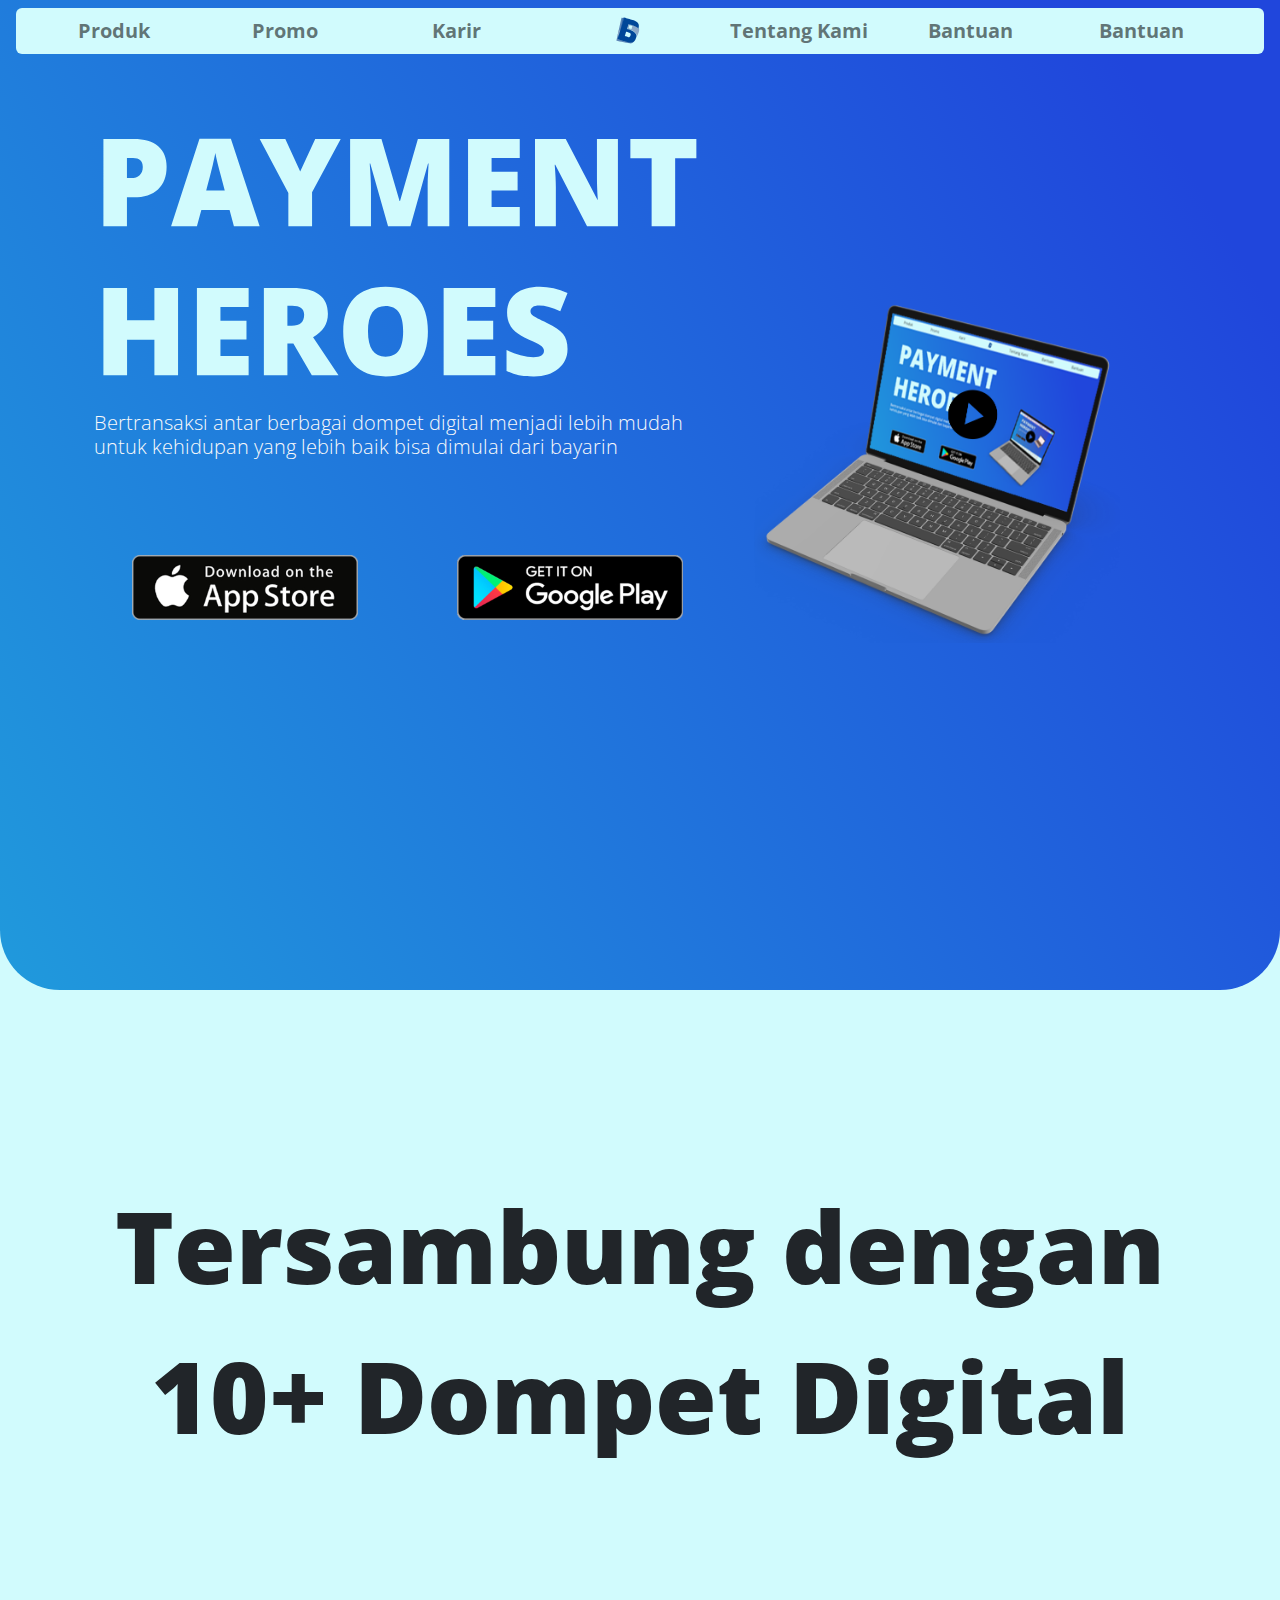
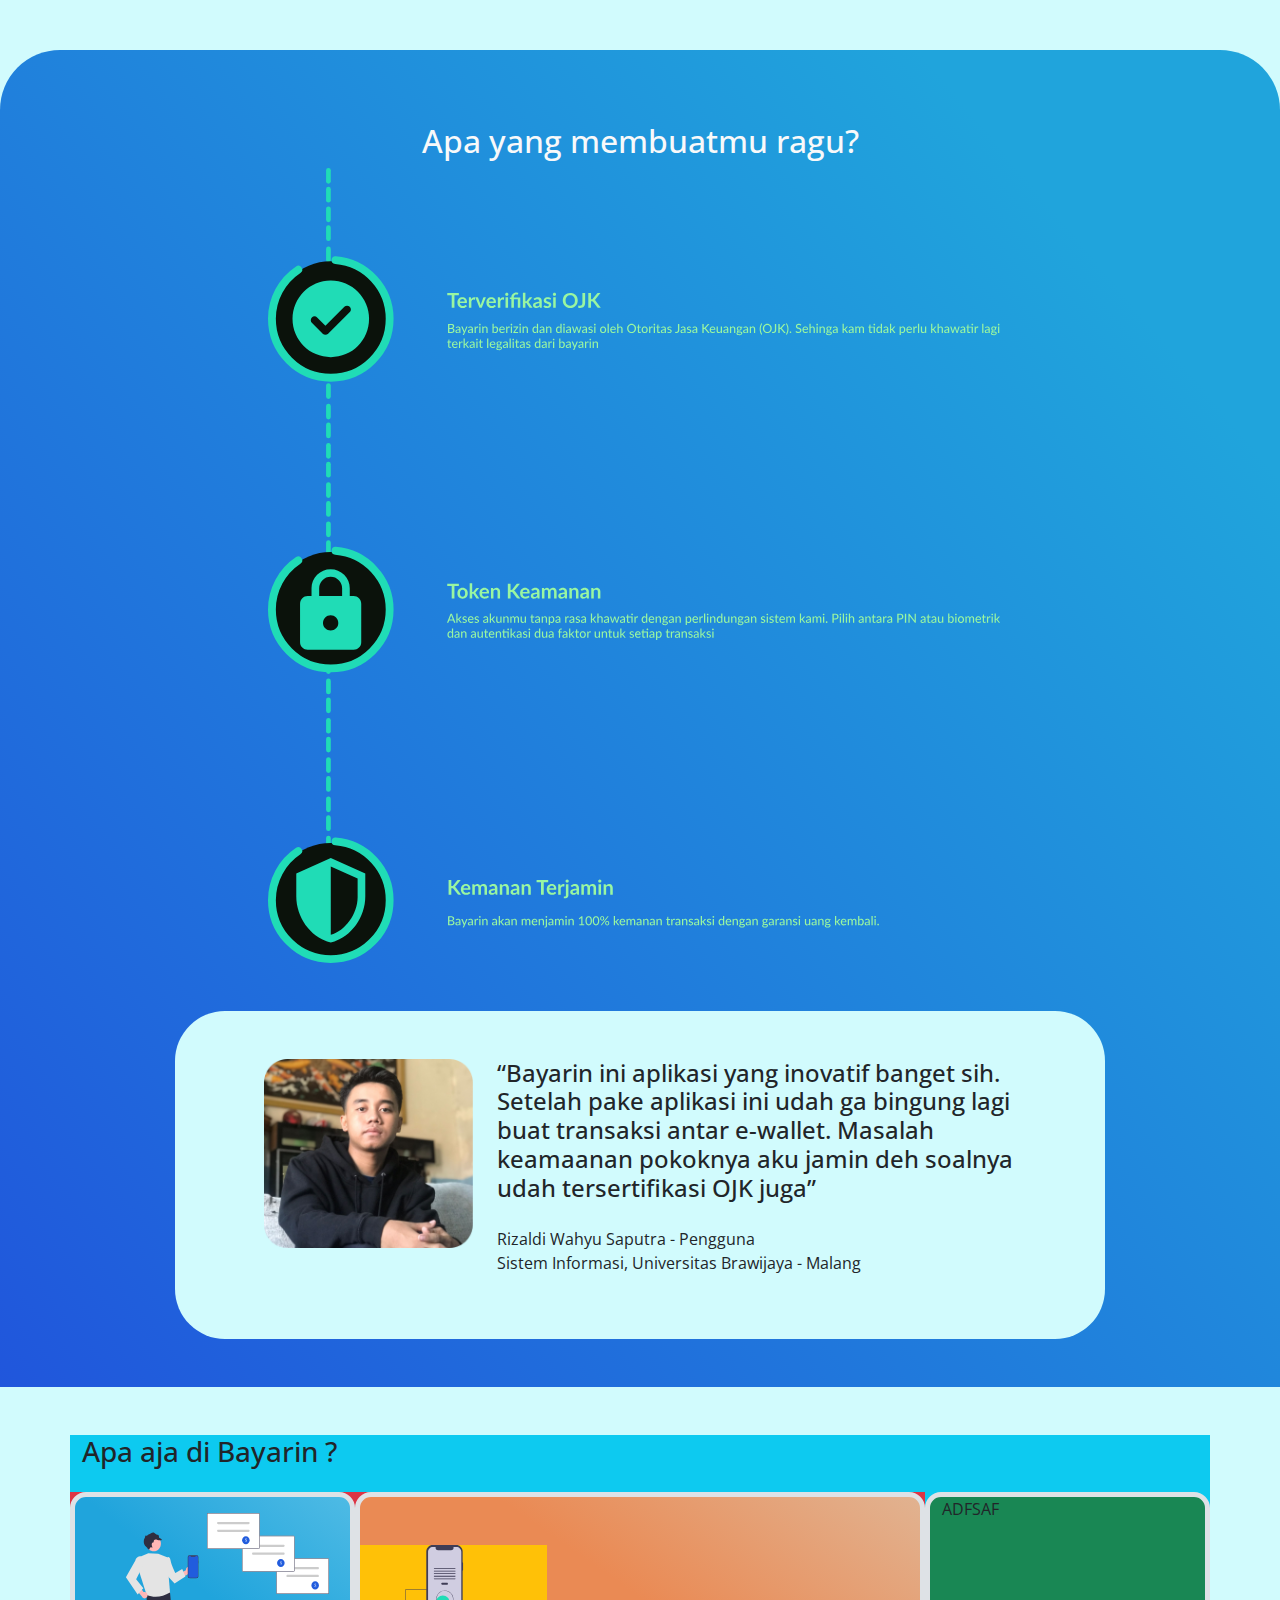
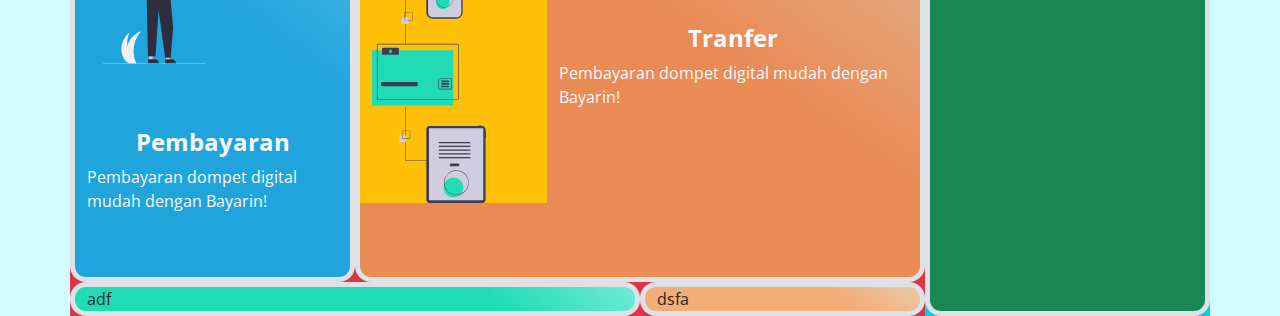
==== index.html @ 152f5771 "pembayaran produk" ====
<!DOCTYPE html>
<html lang="en">
  <head>
    <meta charset="utf-8" />
    <meta name="viewport" content="width=device-width, initial-scale=1" />
    <title>Bootstrap demo</title>
    <link rel="stylesheet" href="bootstrap/css/bootstrap.css" />
    <link rel="stylesheet" href="style.css" />
    <link rel="preconnect" href="https://fonts.googleapis.com" />
    <link rel="preconnect" href="https://fonts.gstatic.com" crossorigin />
    <link
      href="https://fonts.googleapis.com/css2?family=Open+Sans&display=swap"
      rel="stylesheet"
    />
  </head>
  <body class="bg-navbar">
    <!-- navbar -->
    <header>
      <nav
        class="navbar navbar-expand-lg bg-light mt-2 mx-3 rounded bg-navbar fixed-top fw-bold"
      >
        <div class="container-fluid">
          <button
            class="navbar-toggler"
            type="button"
            data-bs-toggle="collapse"
            data-bs-target="#navbarNavAltMarkup"
            aria-controls="navbarNavAltMarkup"
            aria-expanded="false"
            aria-label="Toggle navigation"
          >
            <span class="navbar-toggler-icon"></span>
          </button>
          <div class="collapse navbar-collapse" id="navbarNavAltMarkup">
            <div class="navbar-nav w-100 mt-0">
              <a class="nav-link w-14 text-center p-0 fs-5" href="#">Produk</a>
              <a class="nav-link w-14 text-center p-0 fs-5" href="#">Promo</a>
              <a class="nav-link w-14 text-center p-0 fs-5" href="#">Karir</a>
              <a class="nav-link w-14 text-center p-0" href="#" id="logonavbar"
                ><img src="assets/logobayarin.svg" alt="" height="28"
              /></a>
              <a class="nav-link w-14 text-center p-0 fs-5" href="#"
                >Tentang Kami</a
              >
              <a class="nav-link w-14 text-center p-0 fs-5" href="#">Bantuan</a>
              <a class="nav-link w-14 text-center p-0 fs-5" href="#">Bantuan</a>
            </div>
          </div>
        </div>
      </nav>
    </header>
    <!-- end of navbar -->

    <!-- jumbotron -->
    <div class="jumbotron bg-jumbotron fh-100 rounded-bawah">
      <br /><br /><br /><br />
      <div class="container row bg mx-auto">
        <!-- kolom kiri -->
        <div class="col-lg-7">
          <img
            src="assets/paymentHeroes.svg"
            class="w-100"
            alt="textJumbotron"
          />
        </div>
        <!-- kolom kiri end -->
      </div>

      <div class="row col-lg-12 container mx-auto">
        <div class="col-lg-7">
          <h5 class="fw-light text-light">
            Bertransaksi antar berbagai dompet digital menjadi lebih mudah untuk
            kehidupan yang lebih baik bisa dimulai dari bayarin
          </h5>
          <div class="row text-center mt-5">
            <div class="col-lg-6 mt-5">
              <img src="assets/appstore.svg" alt="" class="w-75" />
            </div>
            <div class="col-lg-6 mt-5 mb-5">
              <img src="assets/playstore.svg" alt="" class="w-75" />
            </div>
          </div>
        </div>
        <div class="col-lg-5">
          <a href="" id="laptop" class="absolut">
            <img id="laptop" src="assets/laptop.png" width="70%" alt="" />
          </a>
        </div>
      </div>
    </div>
    <!-- Akhir jumbotron -->

    <!-- kata kata -->
    <div class="container kata-kata text-center">
      <p>
        Tersambung dengan <br />
        10+ Dompet Digital
      </p>
    </div>
    <!-- kata kata end -->
    <div class="bg-keraguan rounded-atas">
      <!-- kelebihan -->
      <div class="container py-5">
        <h2 class="mt-4 text-center text-light">Apa yang membuatmu ragu?</h2>
        <div class="col-8 mx-auto">
          <img src="assets/fitur-fitur.svg" alt="" width="100%" />
        </div>

        <!-- testimoni -->
        <div class="col-lg-10 bg-navbar mt-5 mx-auto rounded-50">
          <div class="row mx-auto rounded py-5 ms-auto me-auto">
            <div class="col-lg-1"><br /></div>
            <div class="col-lg-3">
              <img src="assets/fotoRizal.png" alt="" width="100%" /> <br />
            </div>
            <div class="col-lg-7">
              <h4>
                “Bayarin ini aplikasi yang inovatif banget sih. Setelah pake
                aplikasi ini udah ga bingung lagi buat transaksi antar e-wallet.
                Masalah keamaanan pokoknya aku jamin deh soalnya udah
                tersertifikasi OJK juga”
              </h4>
              <p class="mt-4">
                Rizaldi Wahyu Saputra - Pengguna <br />
                Sistem Informasi, Universitas Brawijaya - Malang
              </p>
            </div>
            <div class="col-lg-1"></div>
          </div>
        </div>
      </div>
    </div>
    <!-- kelebihan end -->

    <div class="container bg-info mt-5">
      <h3 class="mb-4">Apa aja di Bayarin ?</h3>

      <div class="row">
        <div class="col-lg-9 bg-danger">
          <div class="row">
            <div
              class="col-lg-4 bg-biru-ingfo border-5 border rounded-4 mx-auto"
            >
              <img class="m-3" src="assets/ingfobiru.svg" alt="" width="90%" />
              <div class="py-5">
                <h4 class="text-center text-light fw-bold">Pembayaran</h4>
                <p class="text-start text-light">
                  Pembayaran dompet digital mudah dengan Bayarin!
                </p>
              </div>
            </div>
            <div class="col-lg-8 bg-oren-ingfo border border-5 rounded-4">
              <div class="row">
                <div class="col-sm-4 my-5 bg-warning">
                  <img src="assets/ingfoOren.svg" alt="" width="70%" />
                </div>
                <div class="col-sm-8 my-auto">
                  <h4 class="text-center text-light fw-bold">Tranfer</h4>
                  <p class="text-start text-light">
                    Pembayaran dompet digital mudah dengan Bayarin!
                  </p>
                </div>
              </div>
            </div>
          </div>
          <div class="row">
            <div class="col-lg-8 bg-ijo-ingfo border border-5 rounded-4">
              adf
            </div>
            <div class="col-lg-4 bg-oren2-ingfo border border-5 rounded-4">
              dsfa
            </div>
          </div>
        </div>

        <div class="col-lg-3 bg-success border border-5 rounded-4">ADFSAF</div>
      </div>
    </div>

    <script src="bootstrap/js/bootstrap.bundle.js"></script>
  </body>
</html>
---- style.css ----
body {
  font-family: "Open Sans", sans-serif;
}

.bg-navbar {
  background-color: #d1fbfd !important;
}
.fh-100 {
  min-height: 110vh;
}
.fh-80 {
  min-height: 80vh;
}
.w-14 {
  width: 14% !important;
}
.rounded-50 {
  border-radius: 50px;
}
.bg-jumbotron {
  background: linear-gradient(238.97deg, #2046dc 10.24%, #20a4dc 110.98%);
}
.bg-keraguan {
  background: linear-gradient(229.88deg, #20a4dc 14.99%, #2046dc 117.48%);
}
.mt-min-10 {
  padding-top: -100px;
}
.absolut {
  position: absolute;
  top: 300px;
}
.rounded-bawah {
  border-radius: 0px 0px 60px 60px;
}
.rounded-atas {
  border-radius: 60px 60px 0px 0px;
}
.kata-kata {
  font-size: 100px;
  font-weight: 1000;
  margin-top: 20vh;
  margin-bottom: 20vh;
}
.text-birugelap {
  color: #2046e6;
}
.text-biruterang {
  color: #20a4dc;
}
.bg-ungu-ingfo {
  background: linear-gradient(12.02deg, #1735bd 60.55%, #d1fbfd 143.1%);
}
.bg-ijo-ingfo {
  background: linear-gradient(44deg, #20dcb6 73.82%, #d1fbfd 130.98%);
}
.bg-oren2-ingfo {
  background: linear-gradient(35.97deg, #f4ad77 69.64%, #d1fbfd 152.56%);
}
.bg-oren-ingfo {
  background: linear-gradient(34.97deg, #ea8a54 61.59%, #d1fbfd 168.78%);
}
.bg-biru-ingfo {
  background: linear-gradient(37.7deg, #20a4dc 65.02%, #d1fbfd 199.34%);
}
.mt-navbar {
  padding-top: 80px;
}
.bg-step {
  background: rgba(0, 0, 0, 0.2);
  /* background-color: rgba(0, 0, 0, 0.2); */
}

@media screen and (max-width: 1000px) {
  #laptop {
    display: none;
  }

  .kata-kata {
    font-size: 10px;
  }
  .rounded-bawah {
    border-radius: 0px 0px 20px 20px;
  }
}
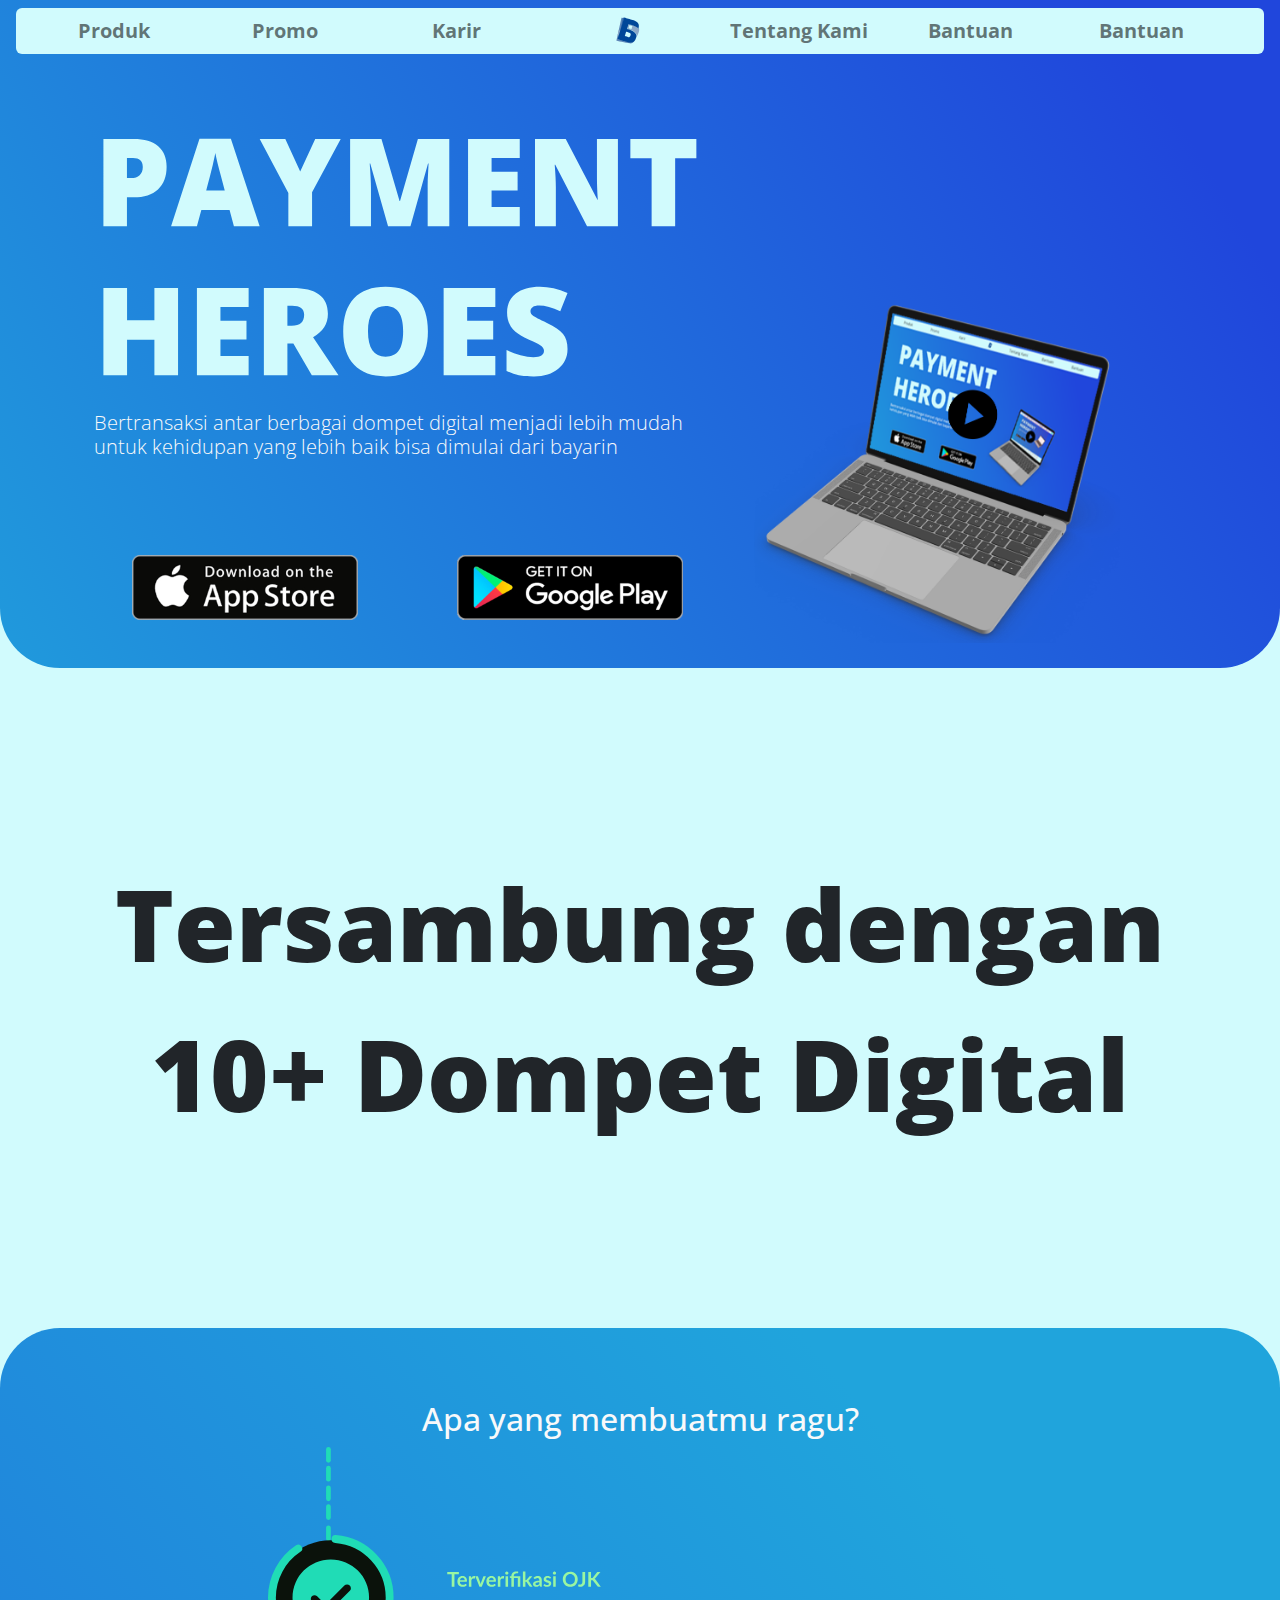
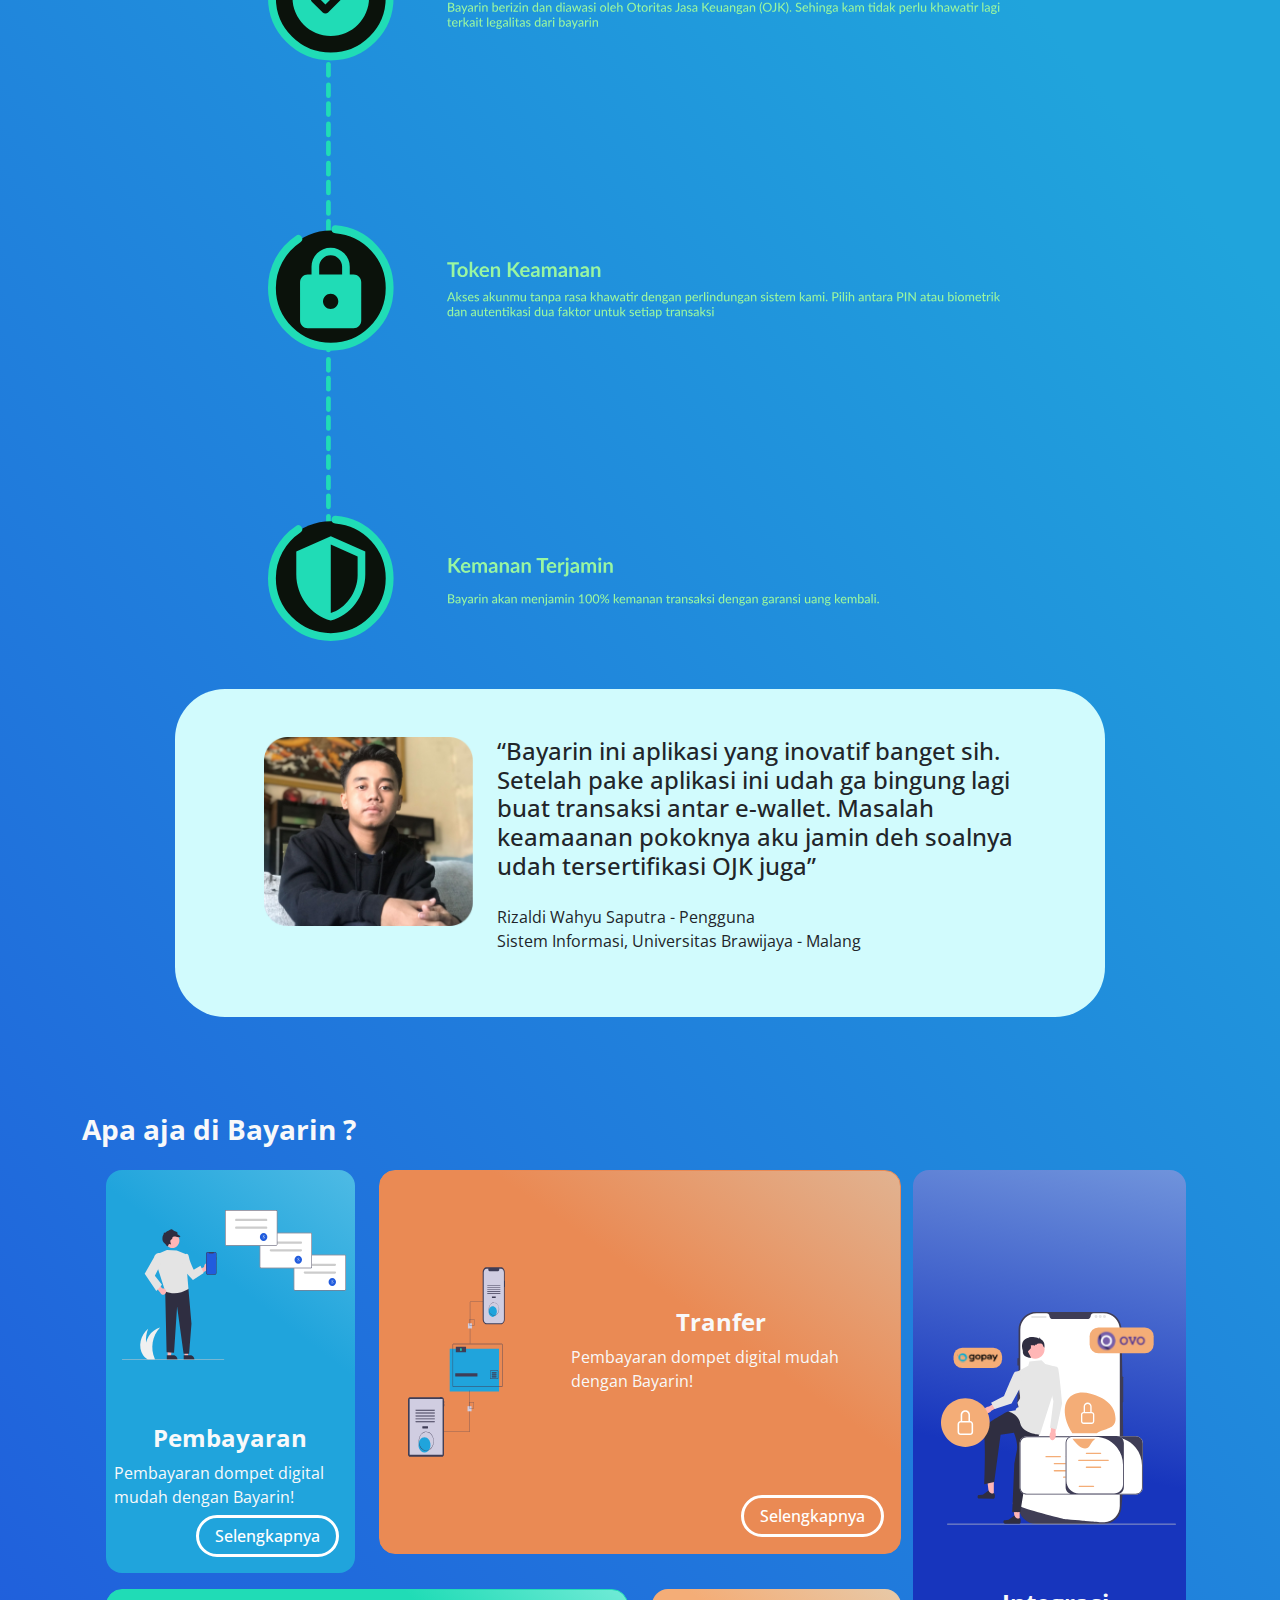
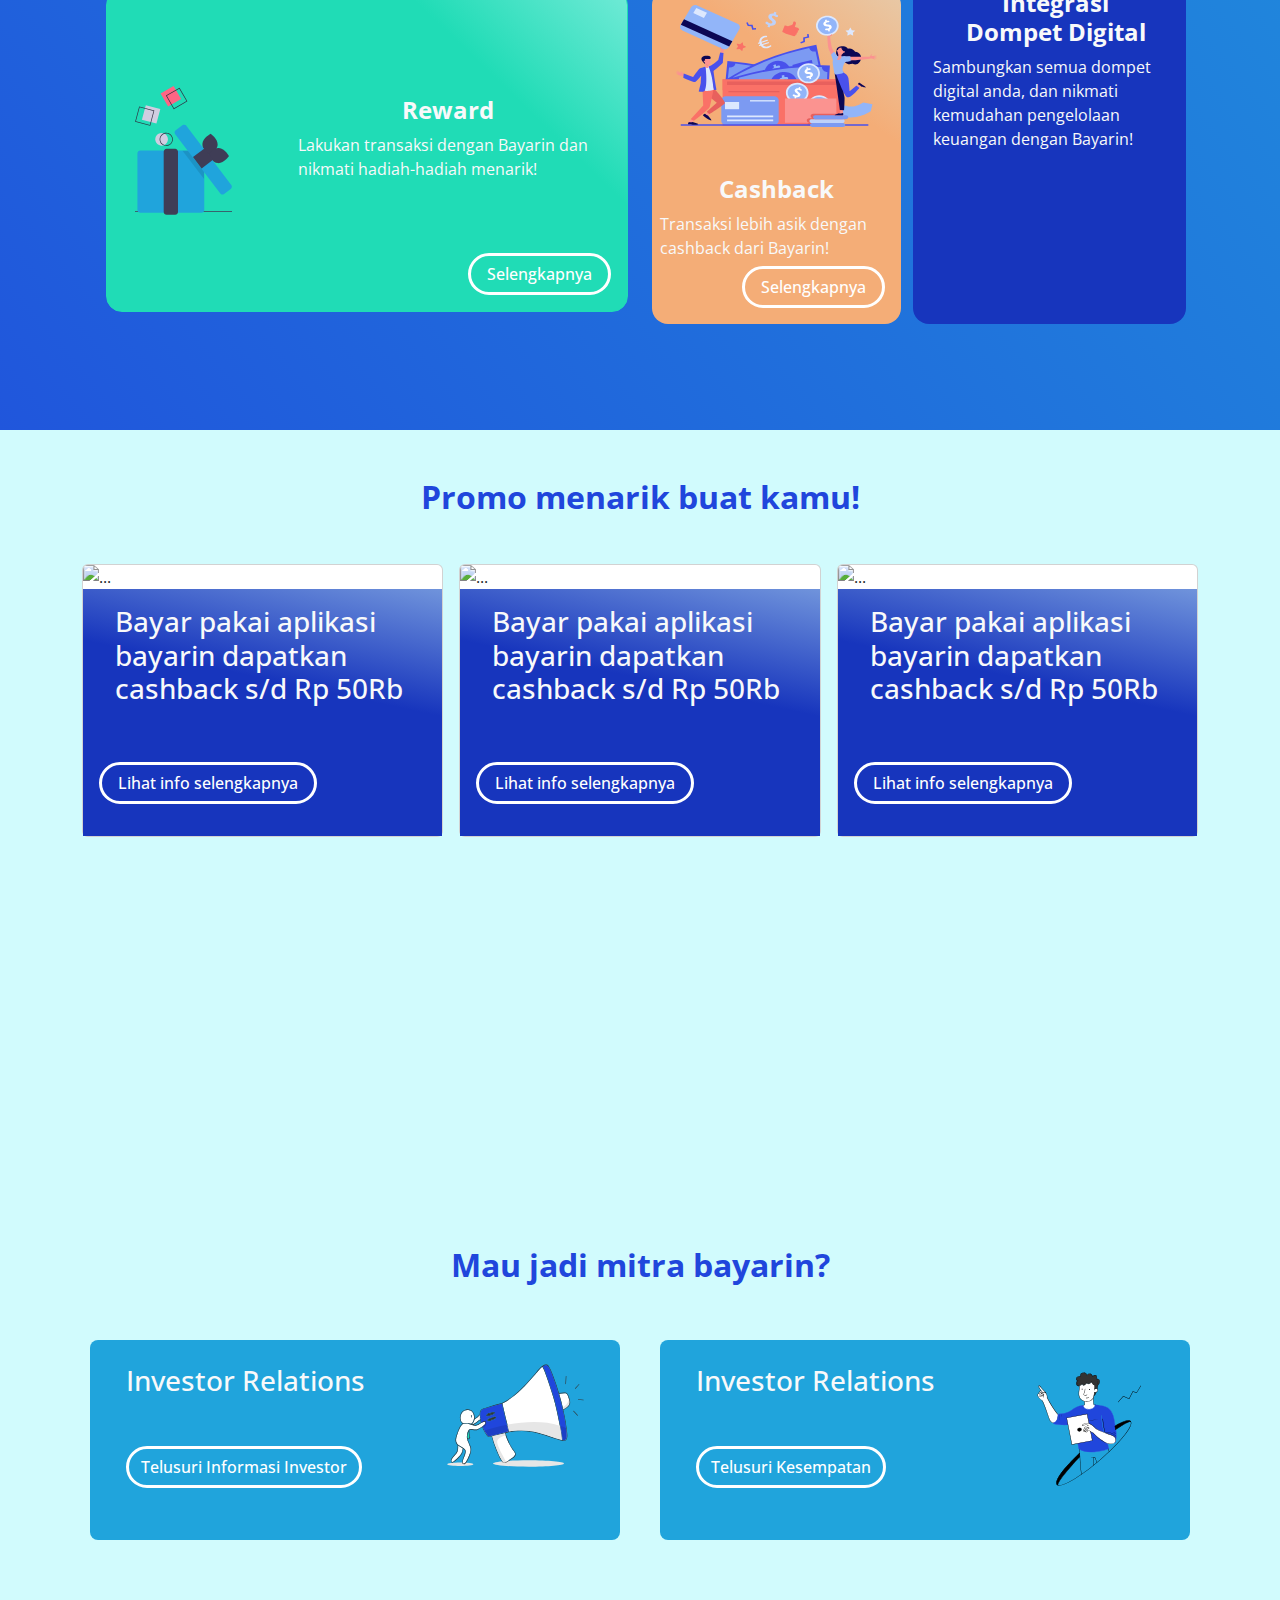
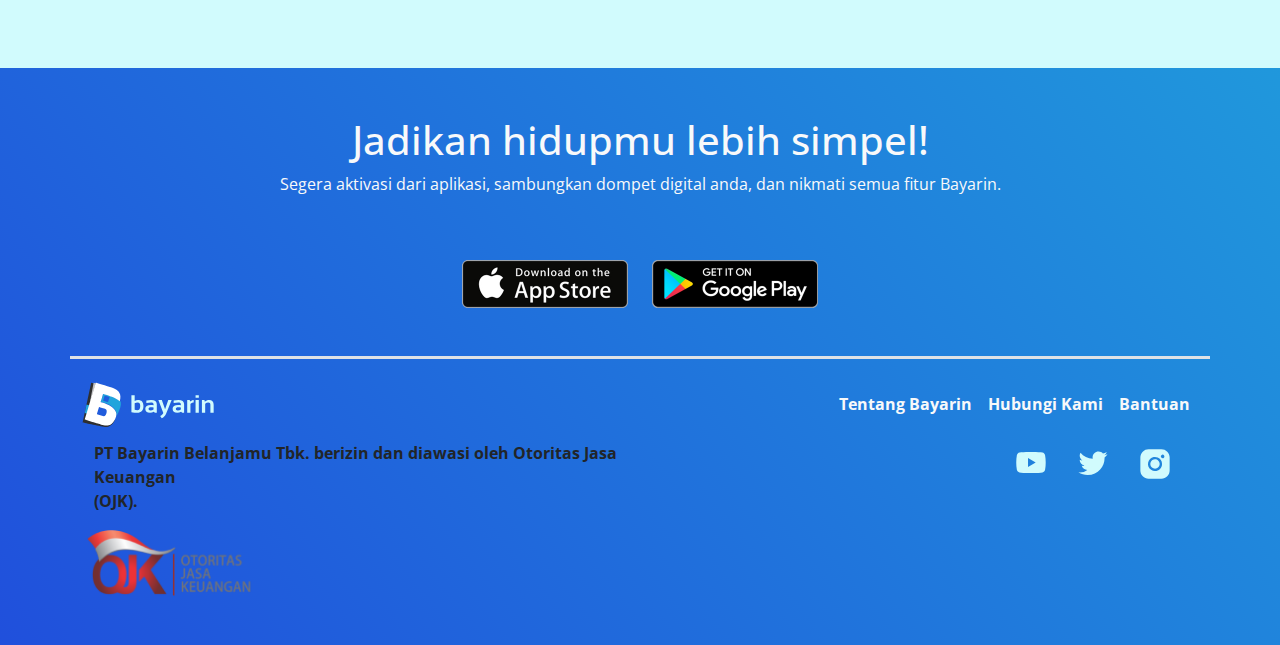
==== commit b61f5620: "footer finish" ====
--- a/index.html
+++ b/index.html
@@ -129,53 +129,345 @@
           </div>
         </div>
       </div>
-    </div>
-    <!-- kelebihan end -->
-
-    <div class="container bg-info mt-5">
-      <h3 class="mb-4">Apa aja di Bayarin ?</h3>
-
-      <div class="row">
-        <div class="col-lg-9 bg-danger">
-          <div class="row">
-            <div
-              class="col-lg-4 bg-biru-ingfo border-5 border rounded-4 mx-auto"
-            >
-              <img class="m-3" src="assets/ingfobiru.svg" alt="" width="90%" />
-              <div class="py-5">
-                <h4 class="text-center text-light fw-bold">Pembayaran</h4>
+
+      <!-- kelebihan end -->
+
+      <div class="container mt-5">
+        <h3 class="mb-4 text-light fw-bold">Apa aja di Bayarin ?</h3>
+
+        <div class="row container mx-auto">
+          <div class="col-lg-9">
+            <!-- row kiri atas -->
+            <div class="row">
+              <!-- pembayaran -->
+              <div class="col-lg-4">
+                <div class="col">
+                  <div
+                    class="bg-biru-ingfo rounded-4 mx-auto position-relative mb-3"
+                  >
+                    <img
+                      class="m-3 pt-4"
+                      src="assets/ingfobiru.svg"
+                      alt=""
+                      width="90%"
+                    />
+                    <div class="py-5 px-2 position-relative">
+                      <h4 class="text-center text-light fw-bold">Pembayaran</h4>
+                      <p class="text-start text-light">
+                        Pembayaran dompet digital mudah dengan Bayarin!
+                      </p>
+                    </div>
+                    <a
+                      href="html/pembayaran.html"
+                      class="btn tombol rounded-pill px-3 position-absolute bottom-0 end-0 me-3 mb-3"
+                      >Selengkapnya</a
+                    >
+                  </div>
+                </div>
+              </div>
+              <!-- pembayaran end -->
+
+              <!-- Tranfer -->
+              <div class="col-lg-8">
+                <div class="col">
+                  <div
+                    class="bg-oren-ingfo rounded-4 position-relative border-transparan"
+                  >
+                    <div class="row my-5 mx-3">
+                      <div class="col-sm-4 my-5">
+                        <img src="assets/ingfoOren.svg" alt="" width="70%" />
+                      </div>
+                      <div class="col-sm-8 my-auto position-relative py-5">
+                        <h4 class="text-center text-light fw-bold">Tranfer</h4>
+                        <p class="text-start text-light mb-4">
+                          Pembayaran dompet digital mudah dengan Bayarin!
+                        </p>
+                      </div>
+                    </div>
+
+                    <a
+                      href="html/pembayaran.html"
+                      class="btn tombol rounded-pill px-3 position-absolute bottom-0 end-0 me-3 mb-3"
+                      >Selengkapnya</a
+                    >
+                  </div>
+                </div>
+              </div>
+              <!-- Tranfer end -->
+            </div>
+            <!-- row kiri atas end -->
+            <!-- row kanan atas -->
+            <div class="row">
+              <!-- reward -->
+              <div class="col-lg-8">
+                <div class="">
+                  <div
+                    class="rounded-4 position-relative border-ijo bg-ijo-ingfo"
+                  >
+                    <div class="row my-5 mx-3">
+                      <div class="col-sm-4 my-5">
+                        <img src="assets/reward2.svg" alt="" width="70%" />
+                      </div>
+                      <div class="col-sm-8 my-auto position-relative py-5">
+                        <h4 class="text-center text-light fw-bold">Reward</h4>
+                        <p class="text-start text-light mb-4">
+                          Lakukan transaksi dengan Bayarin dan nikmati
+                          hadiah-hadiah menarik!
+                        </p>
+                      </div>
+                    </div>
+
+                    <a
+                      href="html/pembayaran.html"
+                      class="btn tombol rounded-pill px-3 position-absolute bottom-0 end-0 me-3 mb-3"
+                      >Selengkapnya</a
+                    >
+                  </div>
+                </div>
+              </div>
+              <!-- reward end -->
+              <!-- cashback -->
+              <div class="col-lg-4">
+                <div class="col" id="cashback">
+                  <div
+                    class="bg-oren2-ingfo rounded-4 mx-auto position-relative mb-3"
+                  >
+                    <div class="gambar w-100 mx-auto">
+                      <img
+                        class="pt-3 px-4"
+                        src="assets/cashback.svg"
+                        alt=""
+                        width="100%"
+                      />
+                    </div>
+                    <div class="py-5 px-2 position-relative">
+                      <h4 class="text-center text-light fw-bold">Cashback</h4>
+                      <p class="text-start text-light">
+                        Transaksi lebih asik dengan cashback dari Bayarin!
+                      </p>
+                    </div>
+                    <a
+                      href="html/pembayaran.html"
+                      class="btn tombol rounded-pill px-3 position-absolute bottom-0 end-0 me-3 mb-3"
+                      >Selengkapnya</a
+                    >
+                  </div>
+                </div>
+              </div>
+              <!-- cashback end -->
+            </div>
+            <!-- row kanans atas end -->
+          </div>
+          <div
+            class="col-lg-3 bg-ungu-ingfo rounded-4 mb-3 position-relative"
+            id="IDM"
+          >
+            <div class="position-absolute translate-middle-y top-50">
+              <img class="m-3 pt-3" src="assets/IDG2.svg" alt="" width="90%" />
+              <div class="py-5 px-2 position-relative">
+                <h4 class="text-center text-light fw-bold w-75 mx-auto">
+                  Integrasi Dompet Digital
+                </h4>
                 <p class="text-start text-light">
-                  Pembayaran dompet digital mudah dengan Bayarin!
+                  Sambungkan semua dompet digital anda, dan nikmati kemudahan
+                  pengelolaan keuangan dengan Bayarin!
                 </p>
               </div>
             </div>
-            <div class="col-lg-8 bg-oren-ingfo border border-5 rounded-4">
-              <div class="row">
-                <div class="col-sm-4 my-5 bg-warning">
-                  <img src="assets/ingfoOren.svg" alt="" width="70%" />
-                </div>
-                <div class="col-sm-8 my-auto">
-                  <h4 class="text-center text-light fw-bold">Tranfer</h4>
-                  <p class="text-start text-light">
-                    Pembayaran dompet digital mudah dengan Bayarin!
-                  </p>
-                </div>
-              </div>
-            </div>
-          </div>
-          <div class="row">
-            <div class="col-lg-8 bg-ijo-ingfo border border-5 rounded-4">
-              adf
-            </div>
-            <div class="col-lg-4 bg-oren2-ingfo border border-5 rounded-4">
-              dsfa
-            </div>
-          </div>
-        </div>
-
-        <div class="col-lg-3 bg-success border border-5 rounded-4">ADFSAF</div>
-      </div>
+          </div>
+        </div>
+      </div>
+      <div style="height: 10vh"></div>
     </div>
+
+    <!-- promo -->
+    <div class="container mt-5 fh-80">
+      <h2 class="text-center text-birugelap fw-bold mb-5">
+        Promo menarik buat kamu!
+      </h2>
+      <!-- promo card -->
+      <div class="row g-3">
+        <div class="col-sm-4">
+          <div class="card w-100">
+            <img src="assets/promoone.png" class="card-img-top" alt="..." />
+
+            <div class="card-body bg-ungu-ingfo p-3">
+              <h3
+                class="card-title position-relative pb-5 text-start text-light mx-3"
+              >
+                Bayar pakai aplikasi bayarin dapatkan cashback s/d Rp 50Rb
+              </h3>
+
+              <a
+                href="html/pembayaran.html"
+                class="btn tombol rounded-pill px-3 me-3 mb-3"
+                >Lihat info selengkapnya</a
+              >
+            </div>
+          </div>
+        </div>
+        <div class="col-sm-4">
+          <div class="card w-100">
+            <img src="assets/promodua.png" class="card-img-top" alt="..." />
+
+            <div class="card-body bg-ungu-ingfo p-3">
+              <h3
+                class="card-title position-relative pb-5 text-start text-light mx-3"
+              >
+                Bayar pakai aplikasi bayarin dapatkan cashback s/d Rp 50Rb
+              </h3>
+
+              <a
+                href="html/pembayaran.html"
+                class="btn tombol rounded-pill px-3 mb-3"
+                >Lihat info selengkapnya</a
+              >
+            </div>
+          </div>
+        </div>
+        <div class="col-sm-4">
+          <div class="card w-100">
+            <img src="assets/promotiga.png" class="card-img-top" alt="..." />
+
+            <div class="card-body bg-ungu-ingfo p-3">
+              <h3
+                class="card-title position-relative pb-5 text-start text-light mx-3"
+              >
+                Bayar pakai aplikasi bayarin dapatkan cashback s/d Rp 50Rb
+              </h3>
+
+              <a
+                href="html/pembayaran.html"
+                class="btn tombol rounded-pill px-3 mb-3"
+                >Lihat info selengkapnya</a
+              >
+            </div>
+          </div>
+        </div>
+      </div>
+    </div>
+    <!-- promo end -->
+
+    <!-- mitra dan karir -->
+    <div class="container">
+      <h2 class="text-center text-birugelap fw-bold my-5">
+        Mau jadi mitra bayarin?
+      </h2>
+
+      <div class="row">
+        <div class="col-sm-6">
+          <div
+            class="row m-2 p-4 bg-biruterang rounded-3"
+            style="height: 200px"
+          >
+            <div class="col-sm-8 text-light">
+              <h3 class="mb-5">Investor Relations</h3>
+              <a href="html/pembayaran.html" class="btn tombol rounded-pill"
+                >Telusuri Informasi Investor</a
+              >
+            </div>
+            <div class="col-sm-4">
+              <img src="assets/toa.svg" alt="" width="100%" />
+            </div>
+          </div>
+        </div>
+        <div class="col-sm-6">
+          <div
+            class="row m-2 p-4 bg-biruterang rounded-3"
+            style="height: 200px"
+          >
+            <div class="col-sm-8 text-light">
+              <h3 class="mb-5">Investor Relations</h3>
+              <a href="html/pembayaran.html" class="btn tombol rounded-pill"
+                >Telusuri Kesempatan</a
+              >
+            </div>
+            <div class="col-sm-4">
+              <img src="assets/guruprivat.svg" alt="" width="100%" />
+            </div>
+          </div>
+        </div>
+      </div>
+    </div>
+    <!-- endmitra dan karir -->
+    <br /><br /><br /><br /><br />
+    <footer class="bg-footer">
+      <div class="py-5 text-center container text-light">
+        <h1>Jadikan hidupmu lebih simpel!</h1>
+        <p>
+          Segera aktivasi dari aplikasi, sambungkan dompet digital anda, dan
+          nikmati semua fitur Bayarin.
+        </p>
+        <div class="row text-center pt-5">
+          <div class="col-md-4"></div>
+          <div class="col-md-2">
+            <img src="assets/appstore.svg" alt="" class="w-100" />
+          </div>
+          <div class="col-md-2">
+            <img src="assets/playstore.svg" alt="" class="w-100" />
+          </div>
+          <div class="col-md-4"></div>
+        </div>
+      </div>
+
+      <nav class="navbar navbar-expand-lg container pt-3 border-3 border-top">
+        <div class="container-fluid">
+          <a class="navbar-brand" href="#"
+            ><img src="assets/logoterang.svg" alt="" width="150px"
+          /></a>
+          <button
+            class="navbar-toggler"
+            type="button"
+            data-bs-toggle="collapse"
+            data-bs-target="#navbarNavAltMarkup"
+            aria-controls="navbarNavAltMarkup"
+            aria-expanded="false"
+            aria-label="Toggle navigation"
+          >
+            <span class="navbar-toggler-icon"></span>
+          </button>
+          <div class="collapse navbar-collapse" id="navbarNavAltMarkup">
+            <div class="navbar-nav ms-auto fw-bold text-light">
+              <a class="nav-link text-light" href="#">Tentang Bayarin</a>
+              <a class="nav-link text-light" href="#">Hubungi Kami</a>
+              <a class="nav-link text-light" href="#">Bantuan</a>
+            </div>
+          </div>
+        </div>
+      </nav>
+
+      <div class="row container mx-auto">
+        <div class="col-md-6">
+          <p class="fw-bold">
+            PT Bayarin Belanjamu Tbk. berizin dan diawasi oleh Otoritas Jasa
+            Keuangan <br />
+            (OJK).
+          </p>
+        </div>
+        <div class="col-md-6">
+          <ul class="nav justify-content-end">
+            <li class="nav-item">
+              <a class="nav-link" aria-current="page" href="#"
+                ><img src="assets/logoyutub.svg" alt="" width="30px"
+              /></a>
+            </li>
+            <li class="nav-item">
+              <a class="nav-link" aria-current="page" href="#"
+                ><img src="assets/logotwitter.svg" alt="" width="30px"
+              /></a>
+            </li>
+            <li class="nav-item">
+              <a class="nav-link" aria-current="page" href="#"
+                ><img src="assets/logoIg.svg" alt="" width="30px"
+              /></a>
+            </li>
+          </ul>
+        </div>
+      </div>
+      <div class="container pb-5">
+        <img src="assets/OJK 1.png" alt="" width="180px" />
+      </div>
+    </footer>
 
     <script src="bootstrap/js/bootstrap.bundle.js"></script>
   </body>
--- a/style.css
+++ b/style.css
@@ -5,7 +5,7 @@
 .bg-navbar {
   background-color: #d1fbfd !important;
 }
-.fh-100 {
+.fh-10 {
   min-height: 110vh;
 }
 .fh-80 {
@@ -14,8 +14,17 @@
 .w-14 {
   width: 14% !important;
 }
+.w-90 {
+  width: 90% !important;
+}
+.w-110 {
+  width: 140% !important;
+}
 .rounded-50 {
   border-radius: 50px;
+}
+.rounded-atas2 {
+  border-top: 10px;
 }
 .bg-jumbotron {
   background: linear-gradient(238.97deg, #2046dc 10.24%, #20a4dc 110.98%);
@@ -42,11 +51,18 @@
   margin-top: 20vh;
   margin-bottom: 20vh;
 }
+
 .text-birugelap {
   color: #2046e6;
 }
 .text-biruterang {
   color: #20a4dc;
+}
+.bg-biruterang {
+  background-color: #20a4dc;
+}
+.bg-footer {
+  background: linear-gradient(50.82deg, #2046dc -13.41%, #20a4dc 117.24%);
 }
 .bg-ungu-ingfo {
   background: linear-gradient(12.02deg, #1735bd 60.55%, #d1fbfd 143.1%);
@@ -70,7 +86,36 @@
   background: rgba(0, 0, 0, 0.2);
   /* background-color: rgba(0, 0, 0, 0.2); */
 }
+.tombol {
+  font-size: 16px;
+  border: 3px solid #ffffff;
+  color: white;
+  font-weight: 500;
+}
 
+.tombol:hover {
+  background-color: white;
+  color: black;
+}
+.border-transparan {
+  /* border-color: linear-gradient(
+    229.88deg,
+    #20a4dc 14.99%,
+    #2046dc 117.48%
+  ) !important; */
+  /* border-image: linear-gradient(to right, darkblue, darkorchid) 0.1 !important; */
+  border-width: 1px;
+  border-style: solid;
+  border-color: #ea8a54;
+}
+.border-ijo {
+  border-width: 1px;
+  border-style: solid;
+  border-color: #20dcb6;
+}
+.text-birugelap {
+  color: #2046dc;
+}
 @media screen and (max-width: 1000px) {
   #laptop {
     display: none;
@@ -82,4 +127,10 @@
   .rounded-bawah {
     border-radius: 0px 0px 20px 20px;
   }
+  #logonavbar {
+    display: none;
+  }
+  #IDM {
+    display: none;
+  }
 }
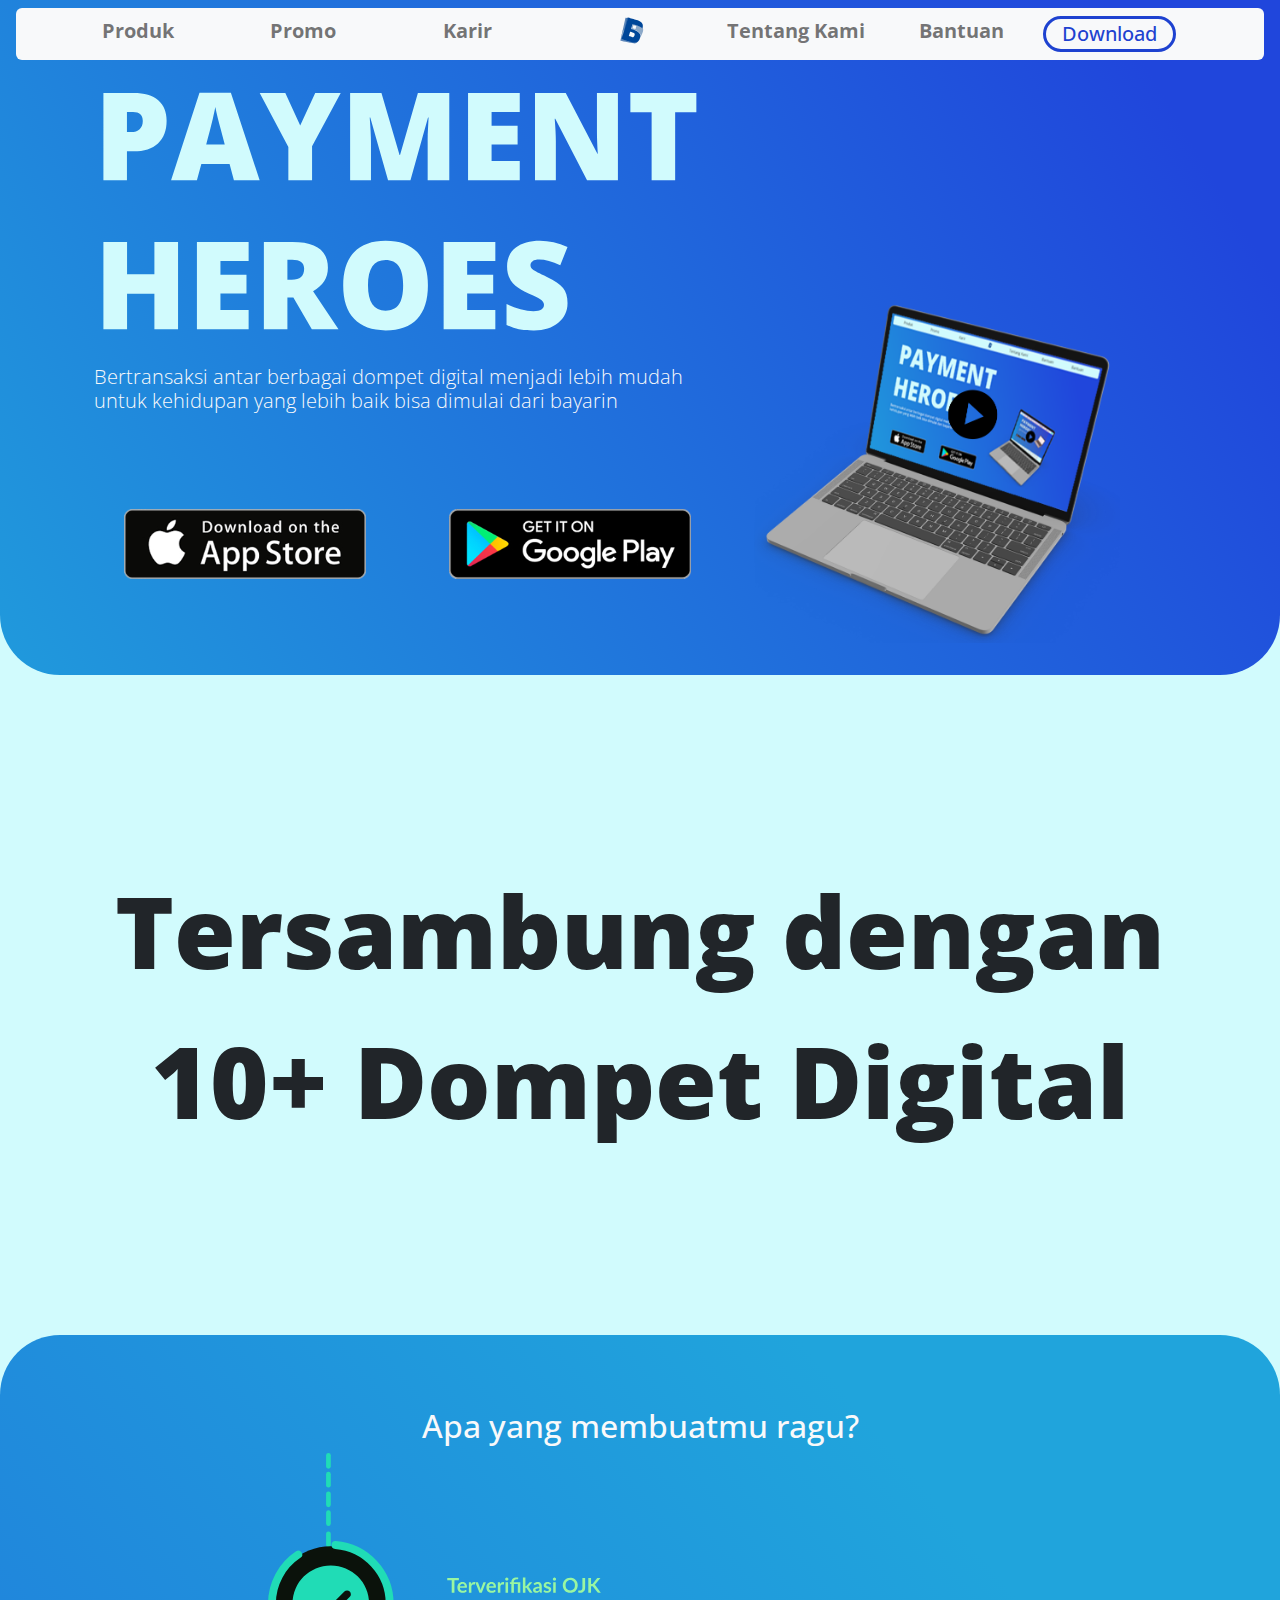
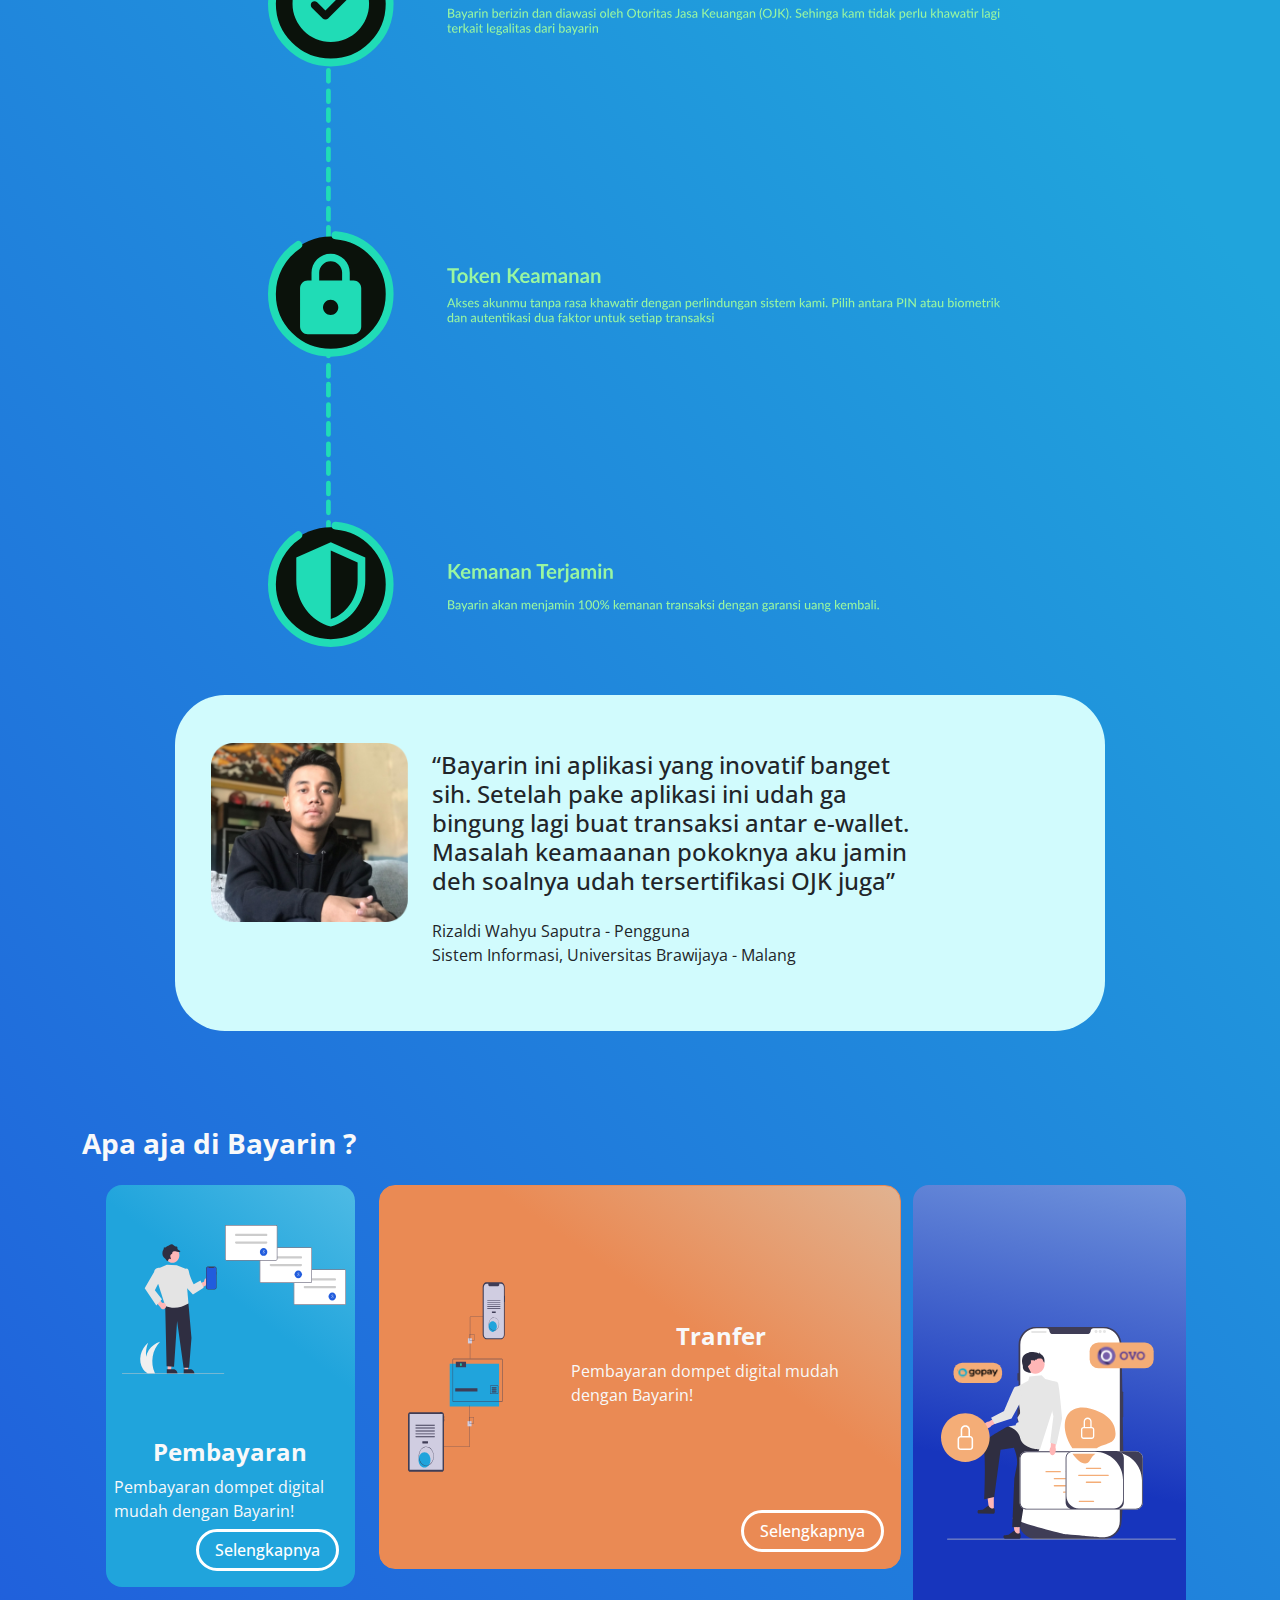
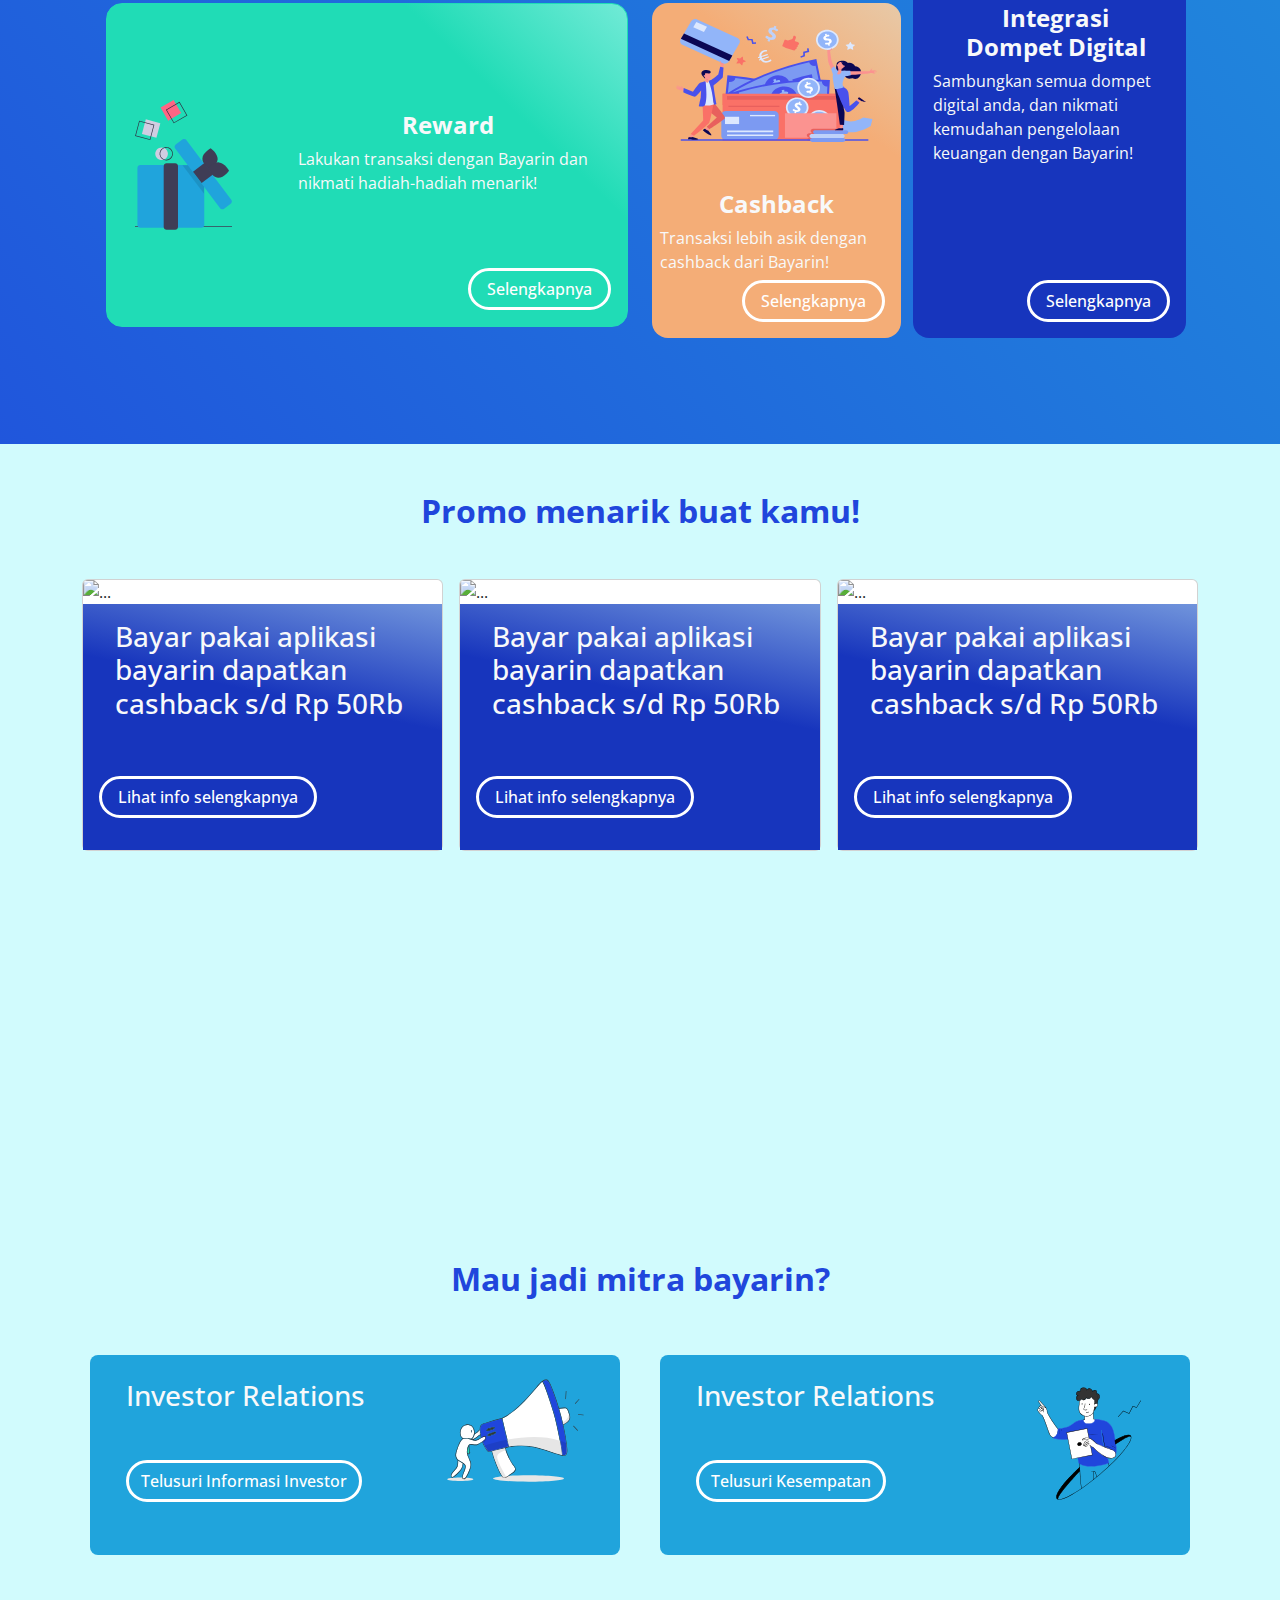
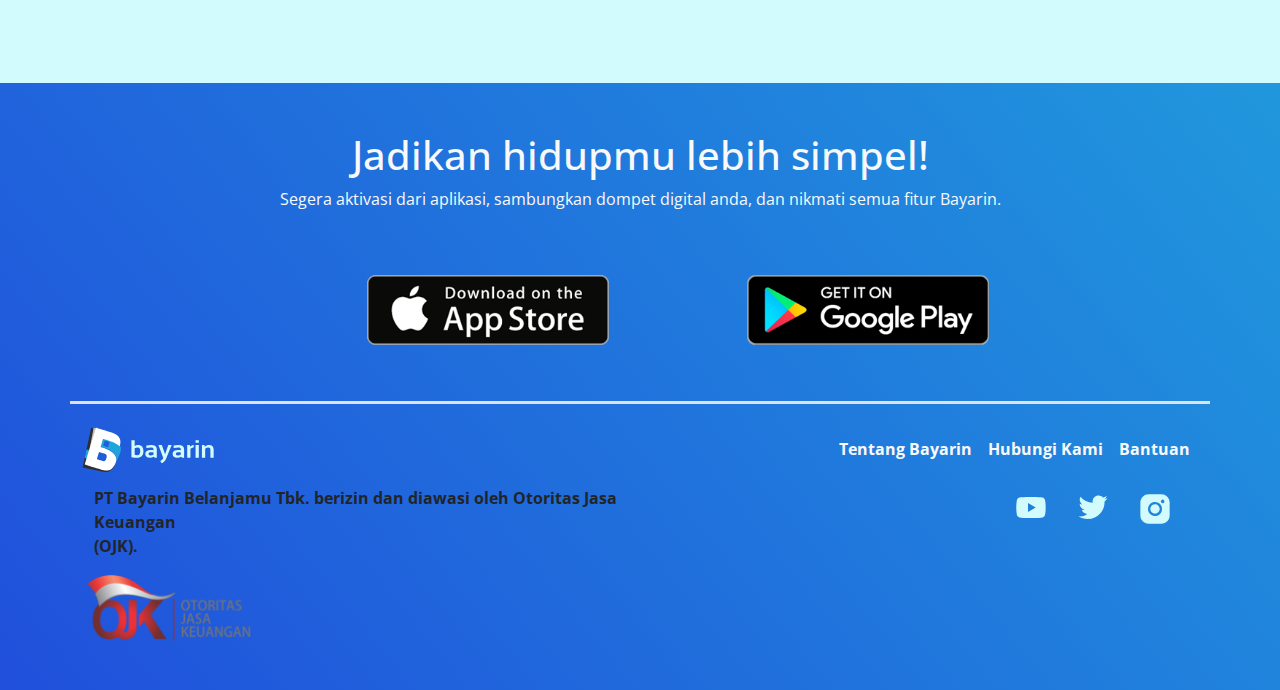
==== commit 50521ed4: "tinggal video" ====
--- a/index.html
+++ b/index.html
@@ -17,7 +17,7 @@
     <!-- navbar -->
     <header>
       <nav
-        class="navbar navbar-expand-lg bg-light mt-2 mx-3 rounded bg-navbar fixed-top fw-bold"
+        class="navbar navbar-expand-lg bg-light mt-2 mx-3 rounded bg-light fixed-top fw-bold"
       >
         <div class="container-fluid">
           <button
@@ -32,18 +32,46 @@
             <span class="navbar-toggler-icon"></span>
           </button>
           <div class="collapse navbar-collapse" id="navbarNavAltMarkup">
-            <div class="navbar-nav w-100 mt-0">
-              <a class="nav-link w-14 text-center p-0 fs-5" href="#">Produk</a>
-              <a class="nav-link w-14 text-center p-0 fs-5" href="#">Promo</a>
-              <a class="nav-link w-14 text-center p-0 fs-5" href="#">Karir</a>
-              <a class="nav-link w-14 text-center p-0" href="#" id="logonavbar"
+            <div
+              class="navbar-nav w-100 mt-0 text-center d-flex justify-content-center me-5"
+            >
+              <a
+                class="nav-link w-14 text-center p-0 fs-5"
+                href="index.html#produk"
+                >Produk</a
+              >
+              <a
+                class="nav-link w-14 text-center p-0 fs-5"
+                href="index.html#promo"
+                >Promo</a
+              >
+              <a
+                class="nav-link w-14 text-center p-0 fs-5"
+                href="index.html#karir"
+                >Karir</a
+              >
+              <a
+                class="nav-link w-14 text-center p-0 zoom"
+                href="index.html"
+                id="logonavbar"
                 ><img src="assets/logobayarin.svg" alt="" height="28"
               /></a>
-              <a class="nav-link w-14 text-center p-0 fs-5" href="#"
+              <a
+                class="nav-link w-14 text-center p-0 fs-5 bgd"
+                href="html/AboutUs.html"
                 >Tentang Kami</a
               >
-              <a class="nav-link w-14 text-center p-0 fs-5" href="#">Bantuan</a>
-              <a class="nav-link w-14 text-center p-0 fs-5" href="#">Bantuan</a>
+              <a
+                class="nav-link w-14 text-center p-0 fs-5"
+                href="html/Bantuan.html"
+                >Bantuan</a
+              >
+              <a
+                class="nav-link text-center px-3 p-0 fs-5 tombol-biru rounded-pill"
+                href="https://play.google.com/store/apps"
+                target="_blank"
+                >Download</a
+              >
             </div>
           </div>
         </div>
@@ -53,8 +81,7 @@
 
     <!-- jumbotron -->
     <div class="jumbotron bg-jumbotron fh-100 rounded-bawah">
-      <br /><br /><br /><br />
-      <div class="container row bg mx-auto">
+      <div class="container row bg mx-auto mt-navbar">
         <!-- kolom kiri -->
         <div class="col-lg-7">
           <img
@@ -72,18 +99,42 @@
             Bertransaksi antar berbagai dompet digital menjadi lebih mudah untuk
             kehidupan yang lebih baik bisa dimulai dari bayarin
           </h5>
-          <div class="row text-center mt-5">
+          <div class="row text-center mt-5 mb-5">
             <div class="col-lg-6 mt-5">
-              <img src="assets/appstore.svg" alt="" class="w-75" />
+              <a
+                href="https://www.apple.com/id/app-store/"
+                target="_blank"
+                class="zoom"
+              >
+                <img
+                  src="assets/appstore.svg"
+                  class="zoom"
+                  alt=""
+                  class="w-75"
+                />
+              </a>
             </div>
             <div class="col-lg-6 mt-5 mb-5">
-              <img src="assets/playstore.svg" alt="" class="w-75" />
+              <a href="https://play.google.com/" target="_blank">
+                <img
+                  src="assets/playstore.svg"
+                  class="zoom"
+                  alt=""
+                  class="w-75"
+                />
+              </a>
             </div>
           </div>
         </div>
         <div class="col-lg-5">
           <a href="" id="laptop" class="absolut">
-            <img id="laptop" src="assets/laptop.png" width="70%" alt="" />
+            <img
+              id="laptop"
+              src="assets/laptop.png"
+              class="zoom"
+              width="70%"
+              alt=""
+            />
           </a>
         </div>
       </div>
@@ -107,13 +158,12 @@
         </div>
 
         <!-- testimoni -->
-        <div class="col-lg-10 bg-navbar mt-5 mx-auto rounded-50">
+        <div class="col-lg-10 bg-navbar mt-5 mx-auto rounded-50 px-4">
           <div class="row mx-auto rounded py-5 ms-auto me-auto">
-            <div class="col-lg-1"><br /></div>
             <div class="col-lg-3">
               <img src="assets/fotoRizal.png" alt="" width="100%" /> <br />
             </div>
-            <div class="col-lg-7">
+            <div class="col-lg-7 mt-2">
               <h4>
                 “Bayarin ini aplikasi yang inovatif banget sih. Setelah pake
                 aplikasi ini udah ga bingung lagi buat transaksi antar e-wallet.
@@ -125,14 +175,13 @@
                 Sistem Informasi, Universitas Brawijaya - Malang
               </p>
             </div>
-            <div class="col-lg-1"></div>
           </div>
         </div>
       </div>
 
       <!-- kelebihan end -->
 
-      <div class="container mt-5">
+      <div class="container mt-5" id="produk">
         <h3 class="mb-4 text-light fw-bold">Apa aja di Bayarin ?</h3>
 
         <div class="row container mx-auto">
@@ -168,7 +217,7 @@
               <!-- pembayaran end -->
 
               <!-- Tranfer -->
-              <div class="col-lg-8">
+              <div class="col-lg-8 mb-3">
                 <div class="col">
                   <div
                     class="bg-oren-ingfo rounded-4 position-relative border-transparan"
@@ -186,7 +235,7 @@
                     </div>
 
                     <a
-                      href="html/pembayaran.html"
+                      href="html/tranfer.html"
                       class="btn tombol rounded-pill px-3 position-absolute bottom-0 end-0 me-3 mb-3"
                       >Selengkapnya</a
                     >
@@ -199,7 +248,7 @@
             <!-- row kanan atas -->
             <div class="row">
               <!-- reward -->
-              <div class="col-lg-8">
+              <div class="col-lg-8 mb-3">
                 <div class="">
                   <div
                     class="rounded-4 position-relative border-ijo bg-ijo-ingfo"
@@ -218,7 +267,7 @@
                     </div>
 
                     <a
-                      href="html/pembayaran.html"
+                      href="html/reward.html"
                       class="btn tombol rounded-pill px-3 position-absolute bottom-0 end-0 me-3 mb-3"
                       >Selengkapnya</a
                     >
@@ -247,7 +296,7 @@
                       </p>
                     </div>
                     <a
-                      href="html/pembayaran.html"
+                      href="html/cashback.html"
                       class="btn tombol rounded-pill px-3 position-absolute bottom-0 end-0 me-3 mb-3"
                       >Selengkapnya</a
                     >
@@ -274,6 +323,11 @@
                 </p>
               </div>
             </div>
+            <a
+              href="html/integrasiDompet.html"
+              class="btn tombol rounded-pill px-3 position-absolute bottom-0 end-0 me-3 mb-3"
+              >Selengkapnya</a
+            >
           </div>
         </div>
       </div>
@@ -281,7 +335,7 @@
     </div>
 
     <!-- promo -->
-    <div class="container mt-5 fh-80">
+    <div class="container mt-5 fh-80" id="promo">
       <h2 class="text-center text-birugelap fw-bold mb-5">
         Promo menarik buat kamu!
       </h2>
@@ -299,7 +353,7 @@
               </h3>
 
               <a
-                href="html/pembayaran.html"
+                href="html/maintenance.html"
                 class="btn tombol rounded-pill px-3 me-3 mb-3"
                 >Lihat info selengkapnya</a
               >
@@ -318,7 +372,7 @@
               </h3>
 
               <a
-                href="html/pembayaran.html"
+                href="html/maintenance.html"
                 class="btn tombol rounded-pill px-3 mb-3"
                 >Lihat info selengkapnya</a
               >
@@ -337,7 +391,7 @@
               </h3>
 
               <a
-                href="html/pembayaran.html"
+                href="html/maintenance.html"
                 class="btn tombol rounded-pill px-3 mb-3"
                 >Lihat info selengkapnya</a
               >
@@ -349,7 +403,7 @@
     <!-- promo end -->
 
     <!-- mitra dan karir -->
-    <div class="container">
+    <div class="container" id="karir">
       <h2 class="text-center text-birugelap fw-bold my-5">
         Mau jadi mitra bayarin?
       </h2>
@@ -367,7 +421,7 @@
               >
             </div>
             <div class="col-sm-4">
-              <img src="assets/toa.svg" alt="" width="100%" />
+              <img src="assets/toa.svg" alt="" width="100%" id="toa" />
             </div>
           </div>
         </div>
@@ -383,13 +437,20 @@
               >
             </div>
             <div class="col-sm-4">
-              <img src="assets/guruprivat.svg" alt="" width="100%" />
+              <img
+                src="assets/guruprivat.svg"
+                alt=""
+                width="100%"
+                id="guruPrivat"
+              />
             </div>
           </div>
         </div>
       </div>
     </div>
     <!-- endmitra dan karir -->
+
+    <!-- footer -->
     <br /><br /><br /><br /><br />
     <footer class="bg-footer">
       <div class="py-5 text-center container text-light">
@@ -399,14 +460,28 @@
           nikmati semua fitur Bayarin.
         </p>
         <div class="row text-center pt-5">
-          <div class="col-md-4"></div>
+          <div class="col-md-3"></div>
+          <div class="col-md-2 mb-2">
+            <a
+              href="https://www.apple.com/id/app-store/"
+              target="_blank"
+              class="zoom"
+            >
+              <img src="assets/appstore.svg" class="zoom" alt="" class="w-75" />
+            </a>
+          </div>
+          <div class="col-md-2"></div>
           <div class="col-md-2">
-            <img src="assets/appstore.svg" alt="" class="w-100" />
-          </div>
-          <div class="col-md-2">
-            <img src="assets/playstore.svg" alt="" class="w-100" />
-          </div>
-          <div class="col-md-4"></div>
+            <a href="https://play.google.com/" target="_blank">
+              <img
+                src="assets/playstore.svg"
+                class="zoom"
+                alt=""
+                class="w-75"
+              />
+            </a>
+          </div>
+          <div class="col-md-3"></div>
         </div>
       </div>
 
@@ -468,7 +543,7 @@
         <img src="assets/OJK 1.png" alt="" width="180px" />
       </div>
     </footer>
-
+    <!-- end footer -->
     <script src="bootstrap/js/bootstrap.bundle.js"></script>
   </body>
 </html>
--- a/style.css
+++ b/style.css
@@ -80,7 +80,7 @@
   background: linear-gradient(37.7deg, #20a4dc 65.02%, #d1fbfd 199.34%);
 }
 .mt-navbar {
-  padding-top: 80px;
+  padding-top: 50px;
 }
 .bg-step {
   background: rgba(0, 0, 0, 0.2);
@@ -92,7 +92,17 @@
   color: white;
   font-weight: 500;
 }
+.tombol-biru {
+  font-size: 16px;
+  border: 3px solid #1e42d0;
+  color: #1e42d0;
+  font-weight: 500;
+}
 
+.tombol-biru:hover {
+  background-color: #1e42d0;
+  color: white;
+}
 .tombol:hover {
   background-color: white;
   color: black;
@@ -116,6 +126,15 @@
 .text-birugelap {
   color: #2046dc;
 }
+.zoom {
+  transition: transform 0.2s;
+}
+
+.zoom:hover {
+  -ms-transform: scale(1.1); /* IE 9 */
+  -webkit-transform: scale(1.1); /* Safari 3-8 */
+  transform: scale(1.1);
+}
 @media screen and (max-width: 1000px) {
   #laptop {
     display: none;
@@ -133,4 +152,10 @@
   #IDM {
     display: none;
   }
+  #guruPrivat {
+    display: none;
+  }
+  #toa {
+    display: none;
+  }
 }
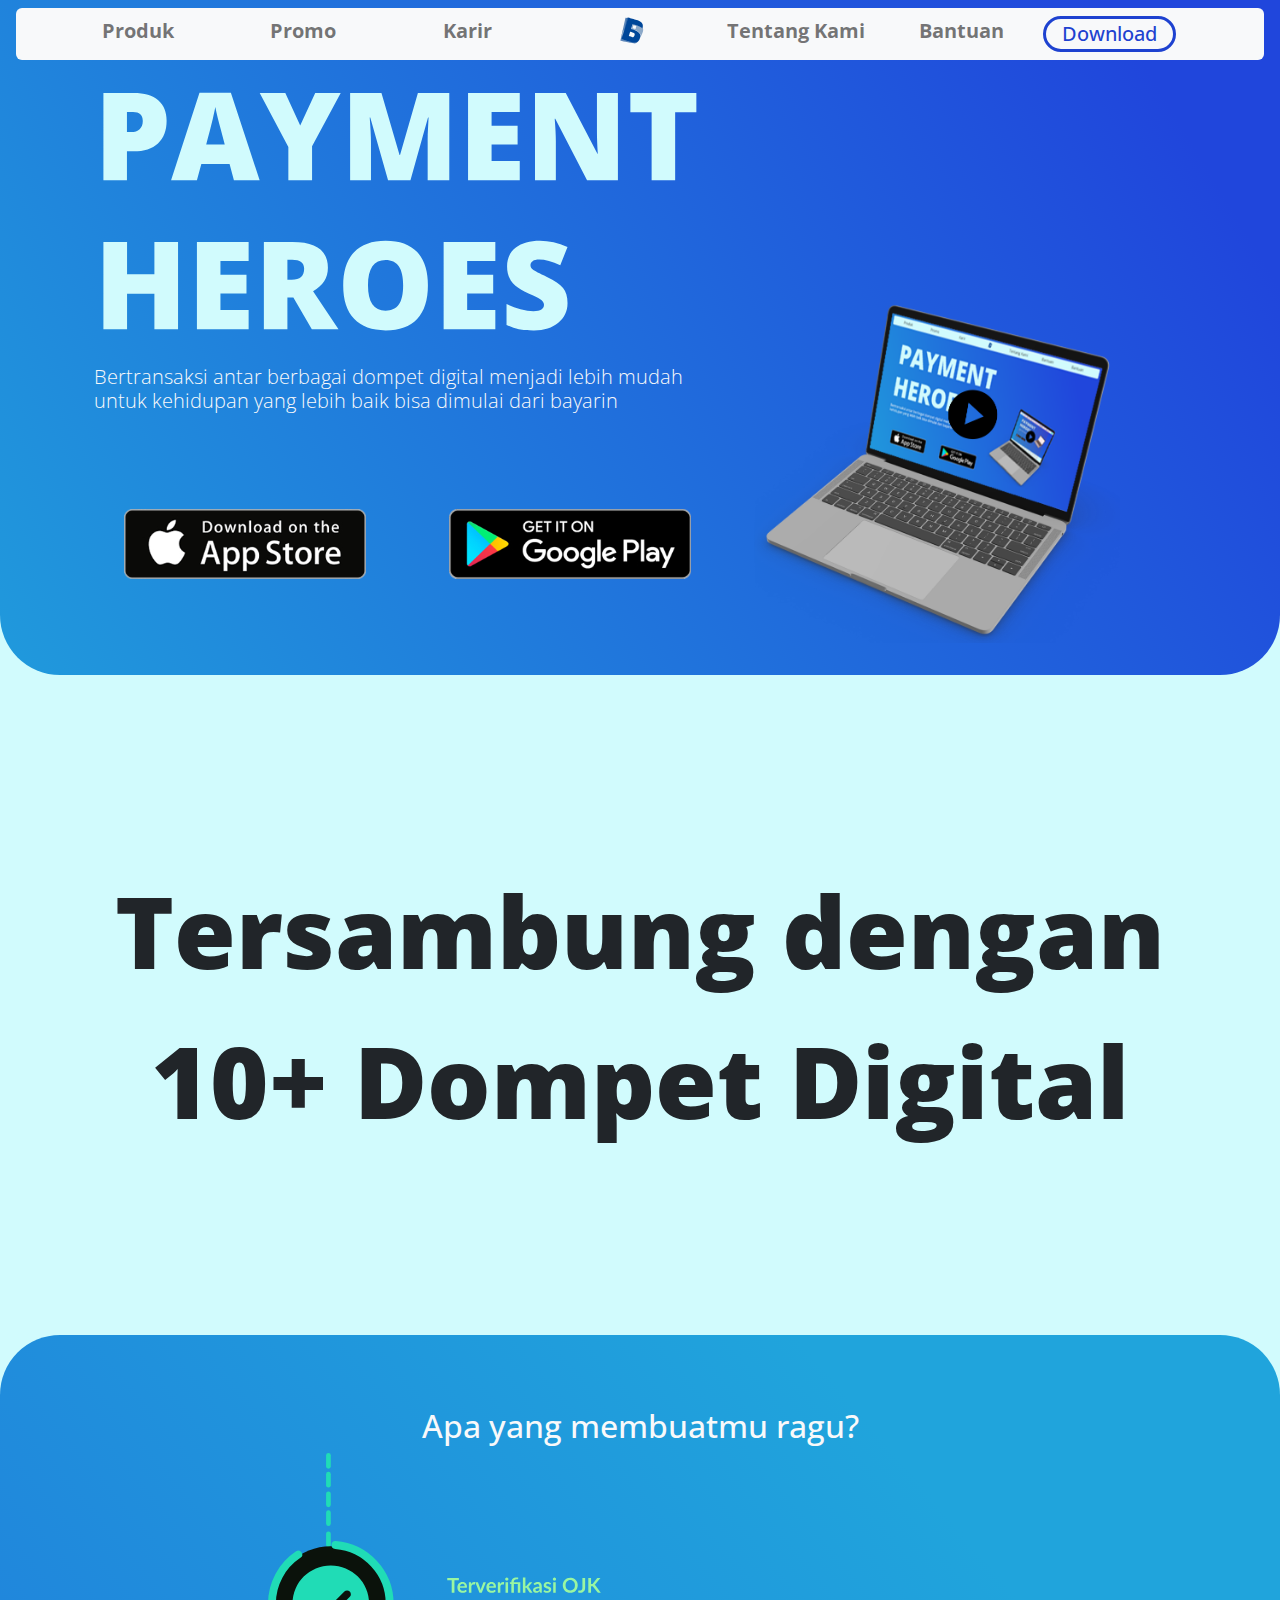
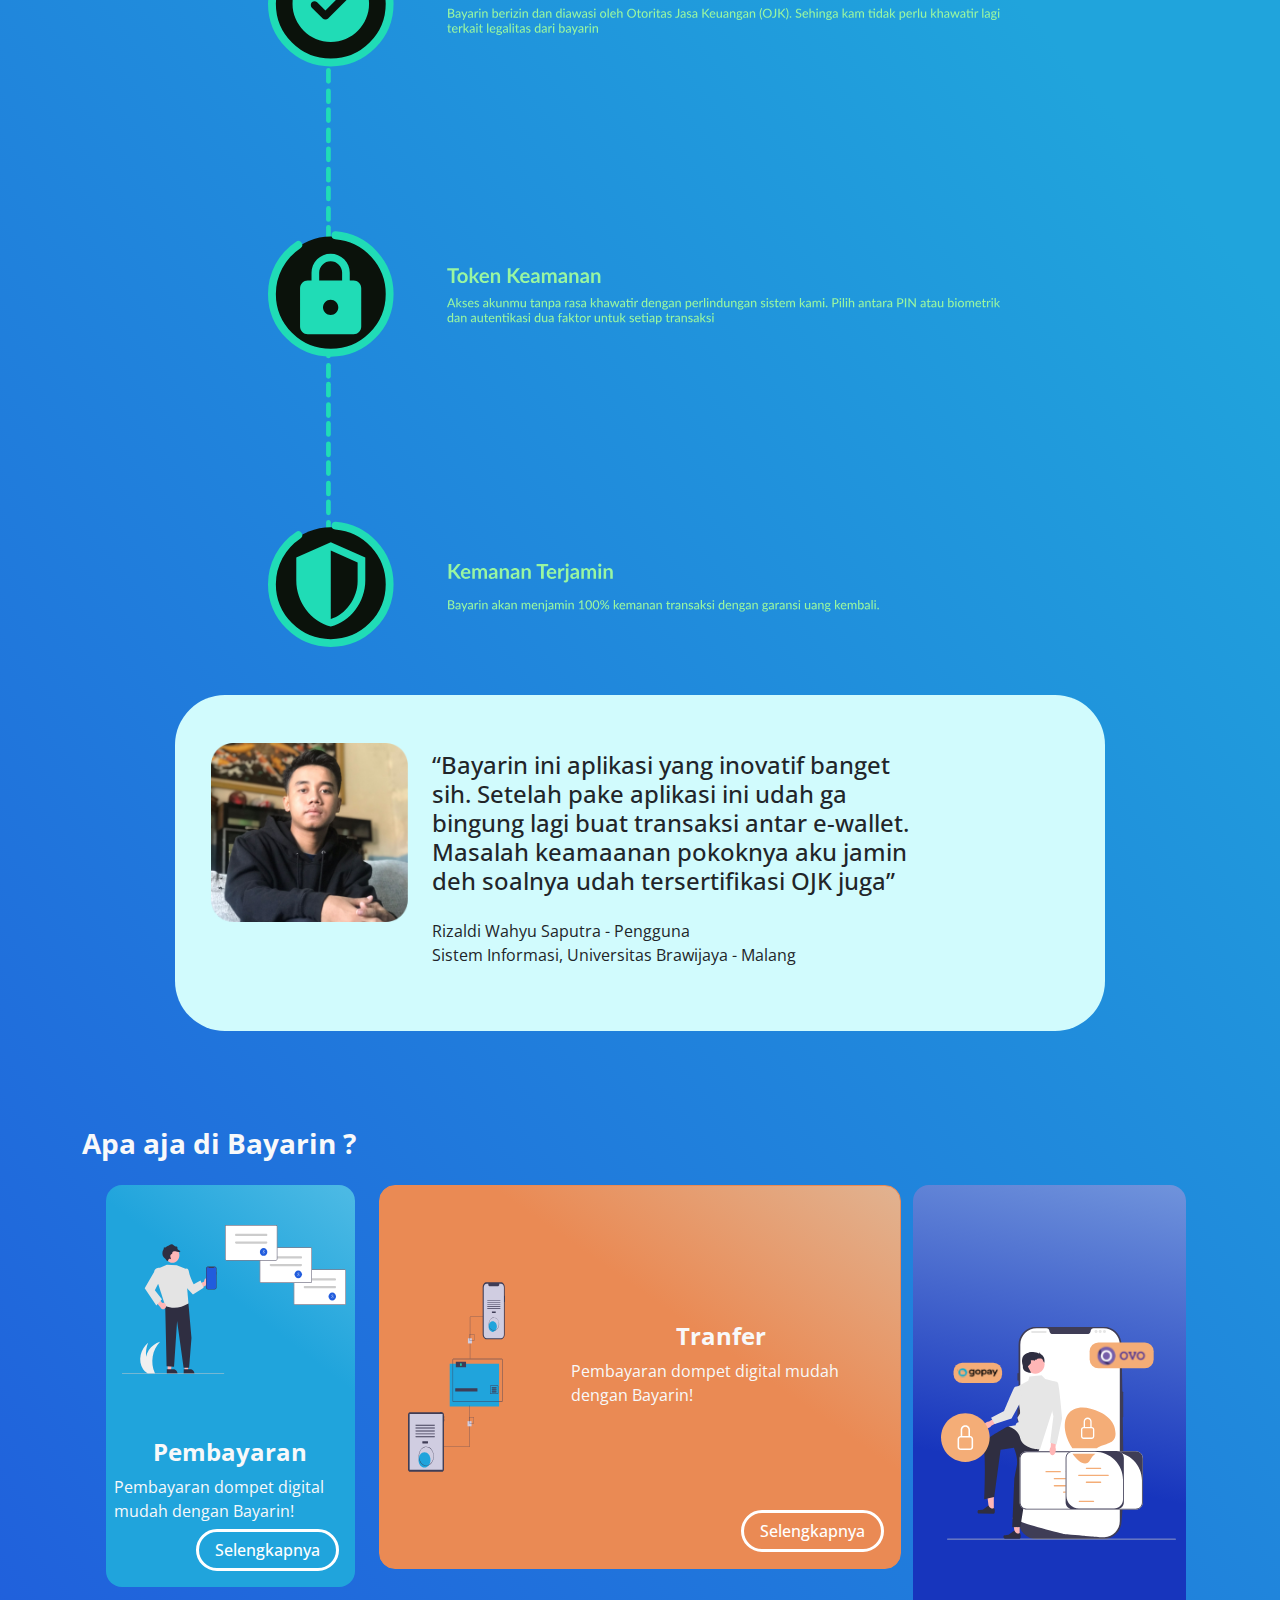
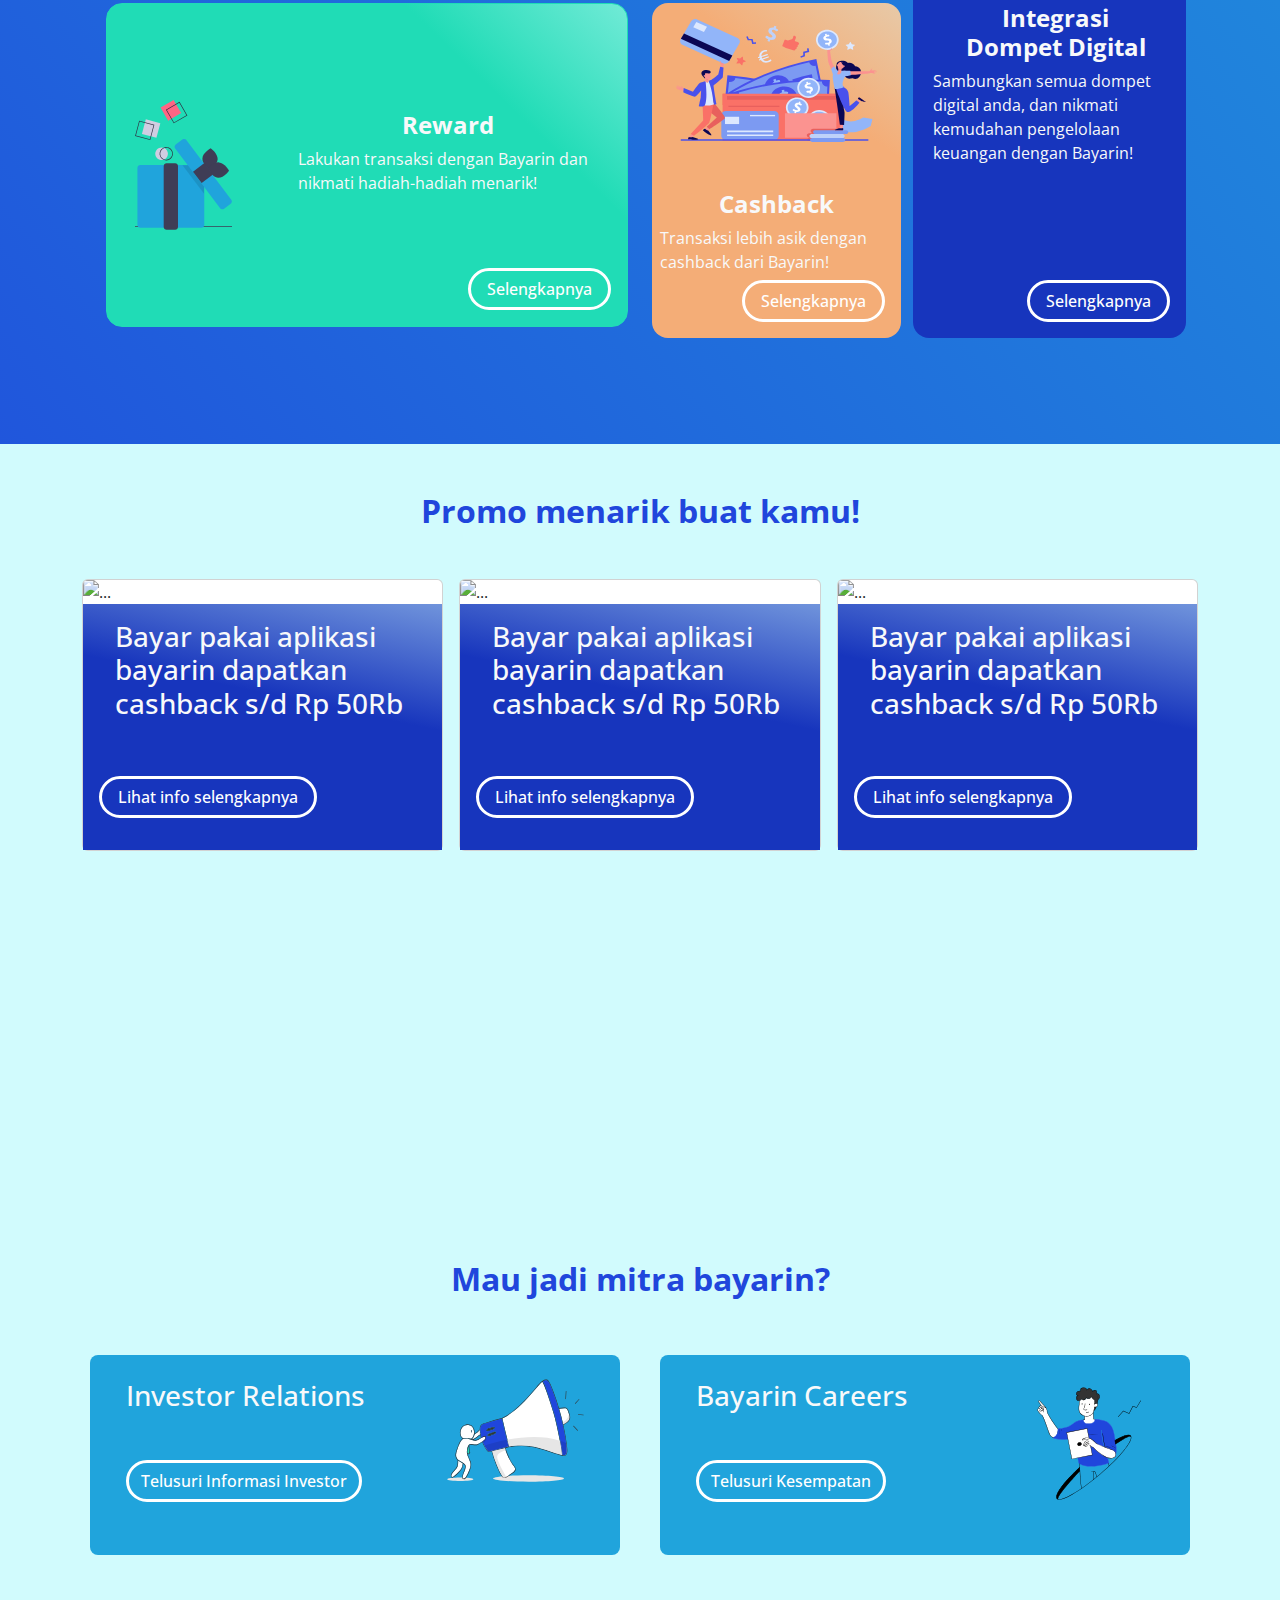
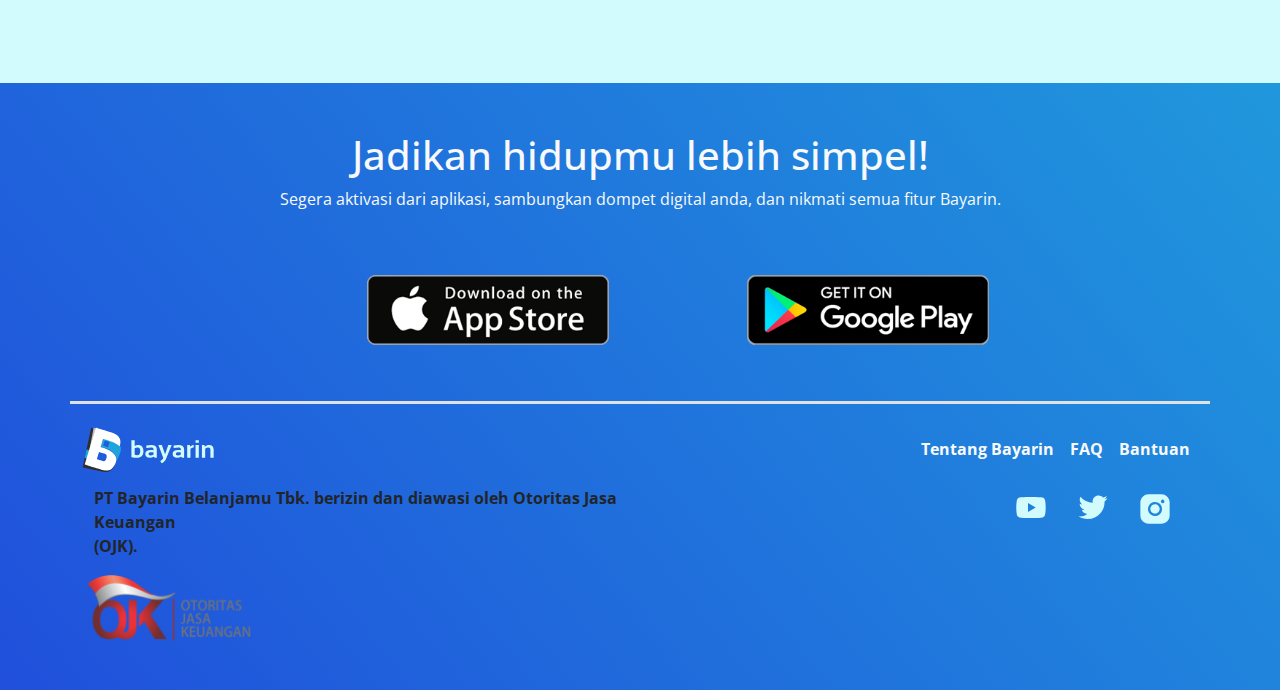
==== commit a8fb2e04: "fix bug" ====
--- a/index.html
+++ b/index.html
@@ -3,7 +3,8 @@
   <head>
     <meta charset="utf-8" />
     <meta name="viewport" content="width=device-width, initial-scale=1" />
-    <title>Bootstrap demo</title>
+    <title>Bayarin</title>
+    <link rel="icon" href="assets/logobayarin.svg" />
     <link rel="stylesheet" href="bootstrap/css/bootstrap.css" />
     <link rel="stylesheet" href="style.css" />
     <link rel="preconnect" href="https://fonts.googleapis.com" />
@@ -416,7 +417,7 @@
           >
             <div class="col-sm-8 text-light">
               <h3 class="mb-5">Investor Relations</h3>
-              <a href="html/pembayaran.html" class="btn tombol rounded-pill"
+              <a href="html/investor.html" class="btn tombol rounded-pill"
                 >Telusuri Informasi Investor</a
               >
             </div>
@@ -431,8 +432,8 @@
             style="height: 200px"
           >
             <div class="col-sm-8 text-light">
-              <h3 class="mb-5">Investor Relations</h3>
-              <a href="html/pembayaran.html" class="btn tombol rounded-pill"
+              <h3 class="mb-5">Bayarin Careers</h3>
+              <a href="html/karir.html" class="btn tombol rounded-pill"
                 >Telusuri Kesempatan</a
               >
             </div>
@@ -503,9 +504,13 @@
           </button>
           <div class="collapse navbar-collapse" id="navbarNavAltMarkup">
             <div class="navbar-nav ms-auto fw-bold text-light">
-              <a class="nav-link text-light" href="#">Tentang Bayarin</a>
-              <a class="nav-link text-light" href="#">Hubungi Kami</a>
-              <a class="nav-link text-light" href="#">Bantuan</a>
+              <a class="nav-link text-light" href="html/AboutUs.html"
+                >Tentang Bayarin</a
+              >
+              <a class="nav-link text-light" href="html/FAQ.html">FAQ</a>
+              <a class="nav-link text-light" href="html/Bantuan.html"
+                >Bantuan</a
+              >
             </div>
           </div>
         </div>
@@ -522,17 +527,29 @@
         <div class="col-md-6">
           <ul class="nav justify-content-end">
             <li class="nav-item">
-              <a class="nav-link" aria-current="page" href="#"
+              <a
+                class="nav-link"
+                aria-current="page"
+                href="https://www.youtube.com/"
+                target="_blank"
                 ><img src="assets/logoyutub.svg" alt="" width="30px"
               /></a>
             </li>
             <li class="nav-item">
-              <a class="nav-link" aria-current="page" href="#"
+              <a
+                class="nav-link"
+                aria-current="page"
+                href="https://twitter.com/"
+                target="_blank"
                 ><img src="assets/logotwitter.svg" alt="" width="30px"
               /></a>
             </li>
             <li class="nav-item">
-              <a class="nav-link" aria-current="page" href="#"
+              <a
+                class="nav-link"
+                aria-current="page"
+                href="https://www.instagram.com/"
+                target="_blank"
                 ><img src="assets/logoIg.svg" alt="" width="30px"
               /></a>
             </li>
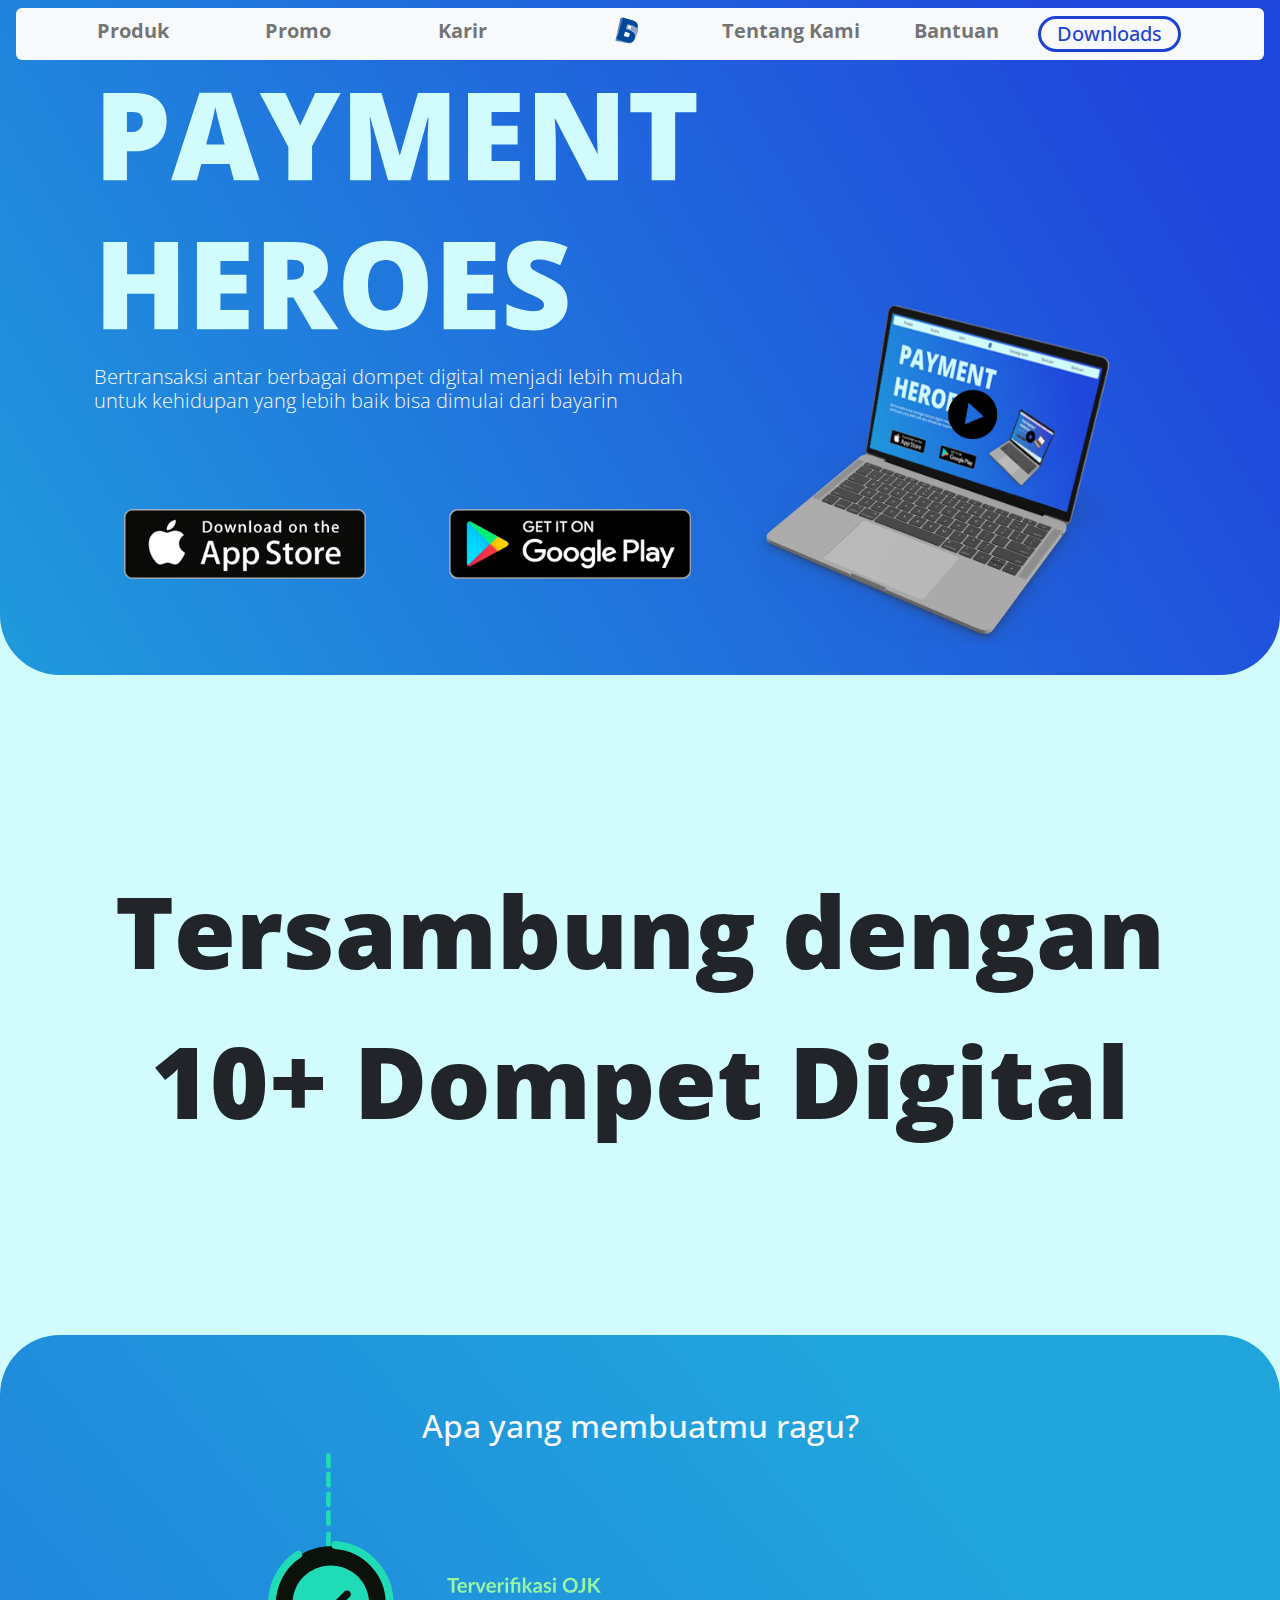
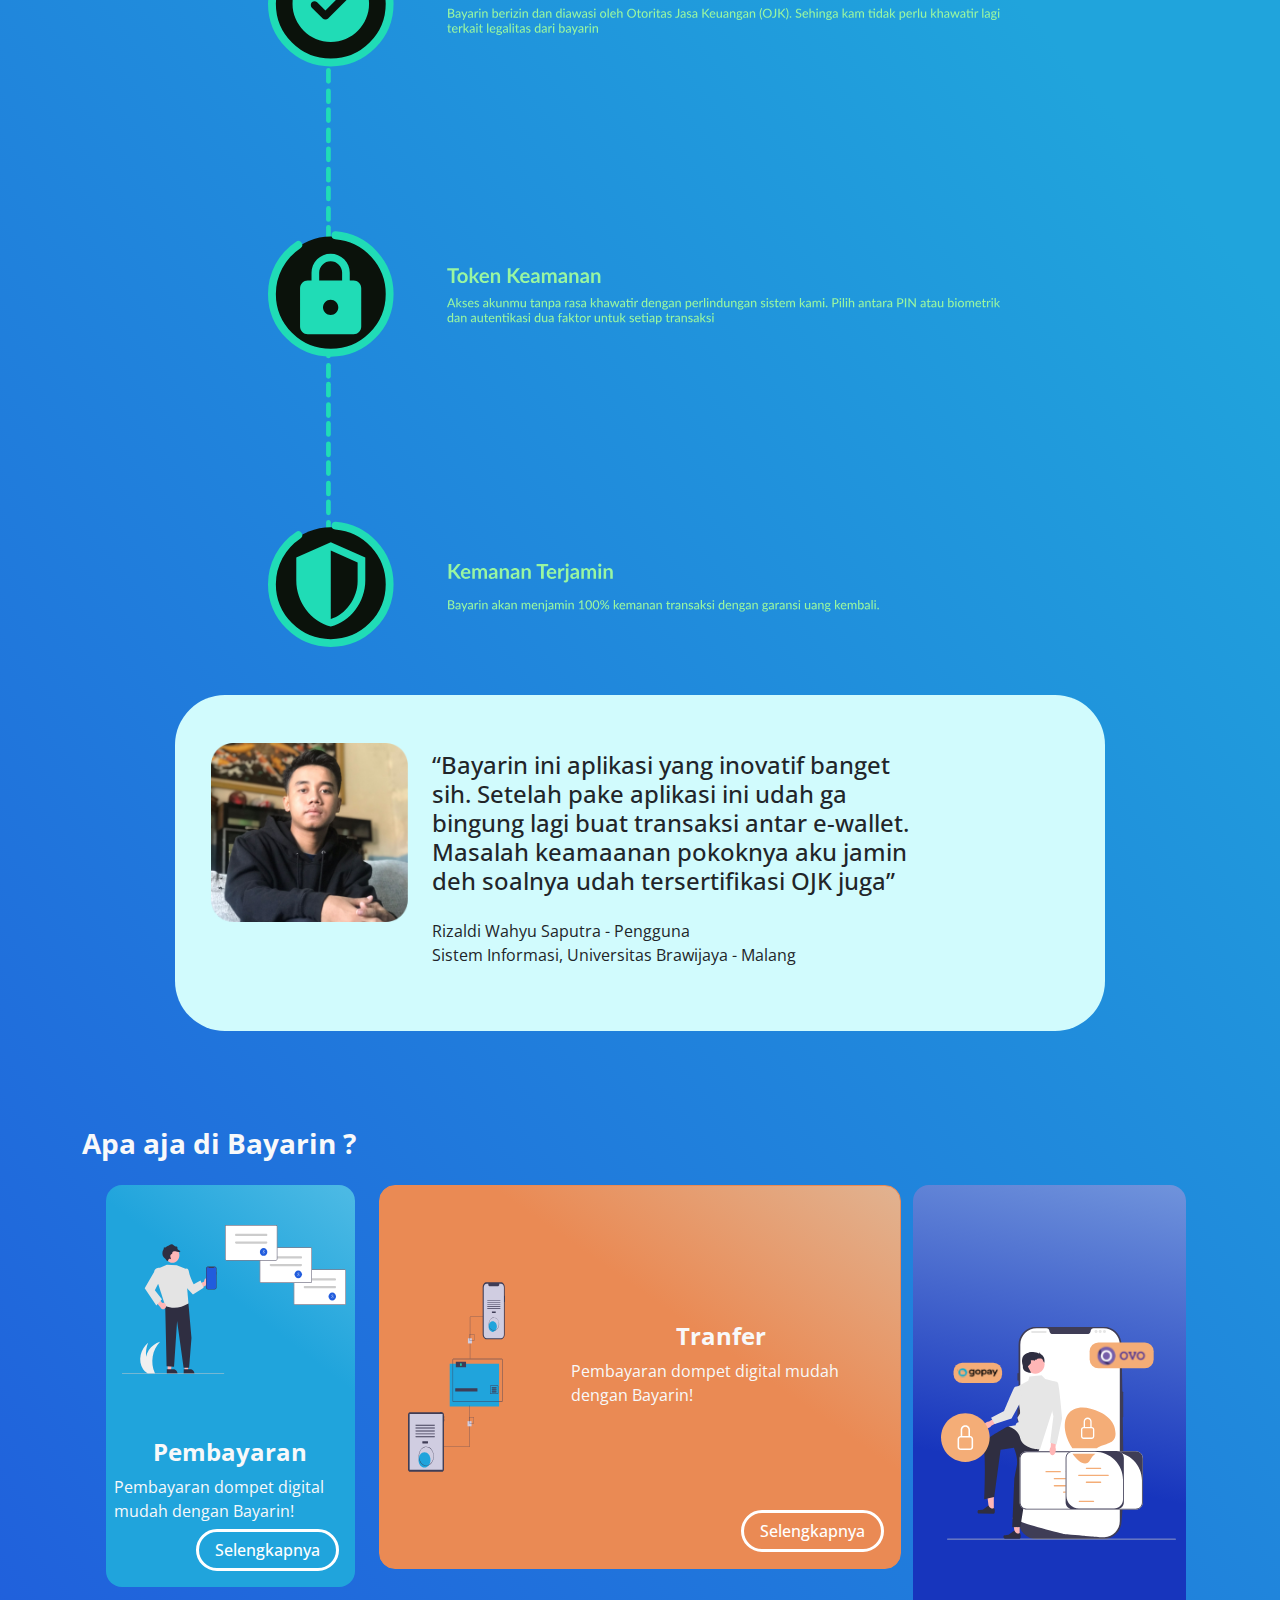
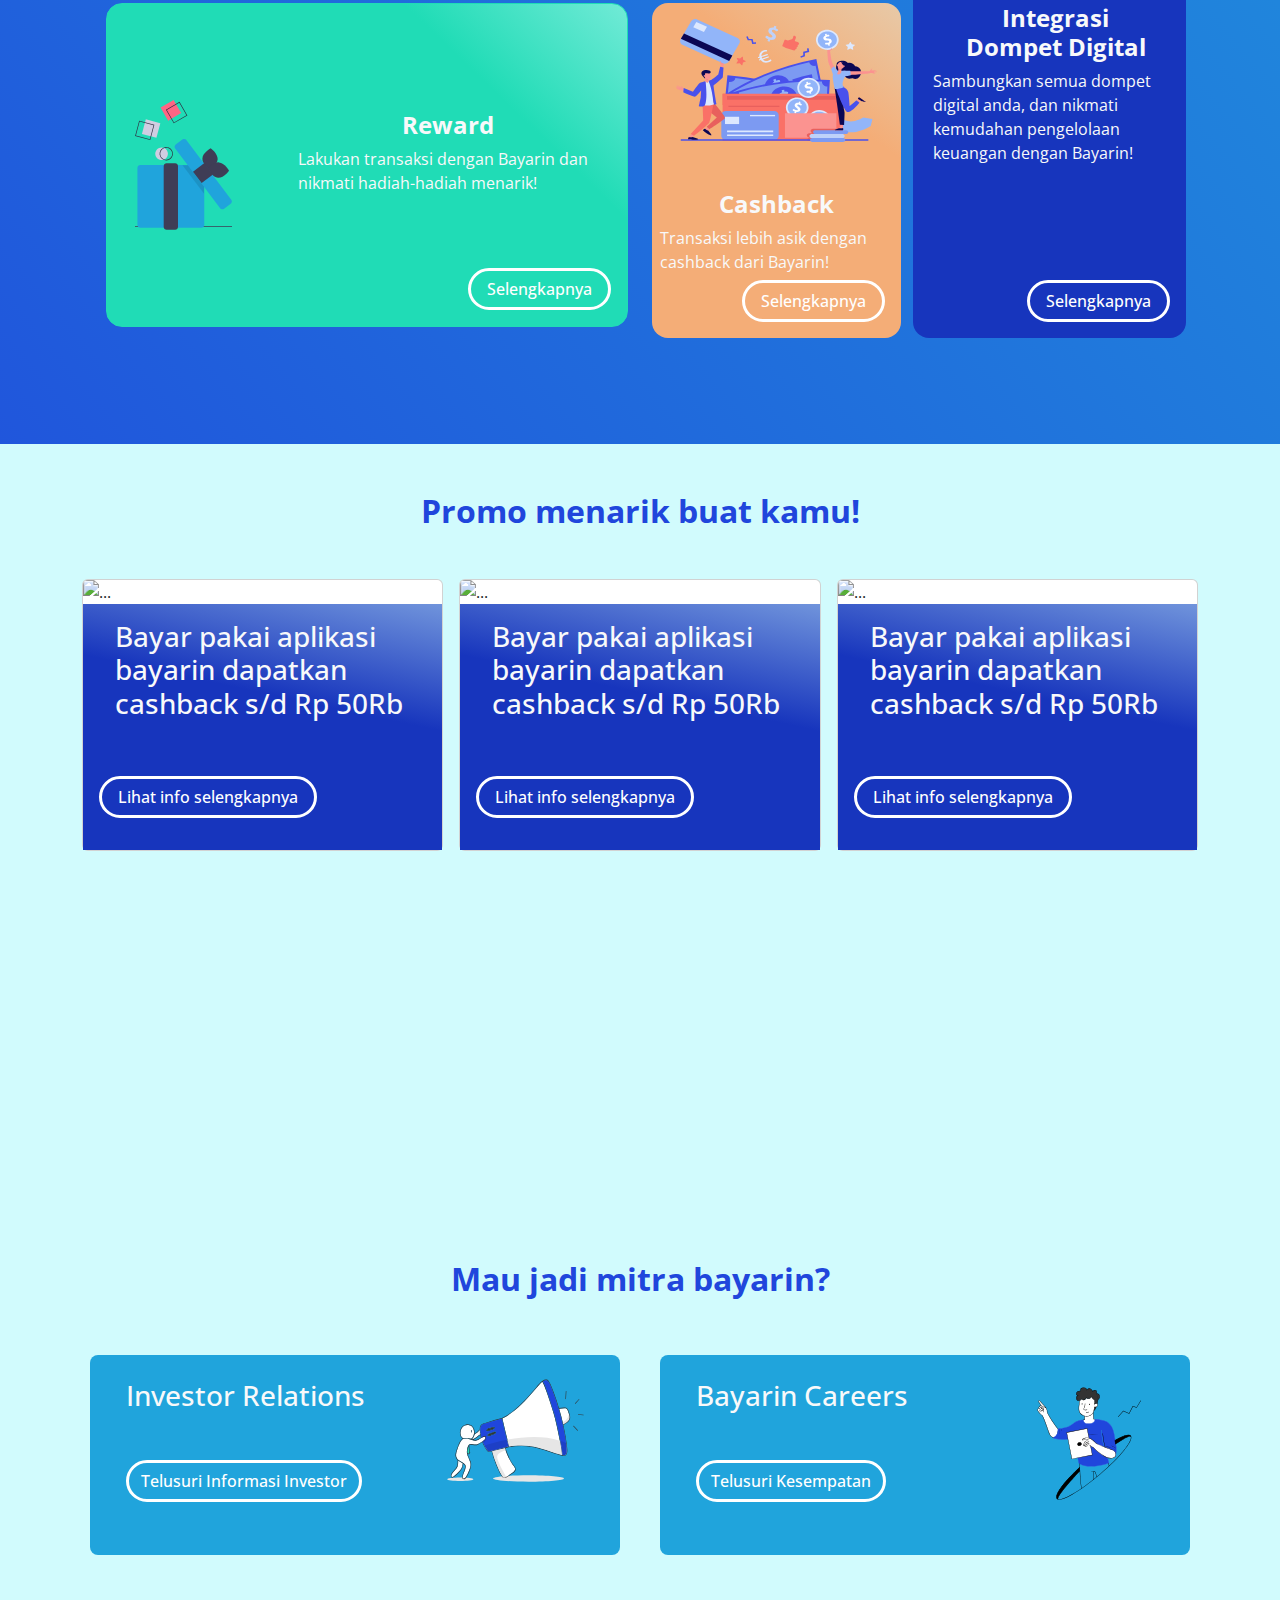
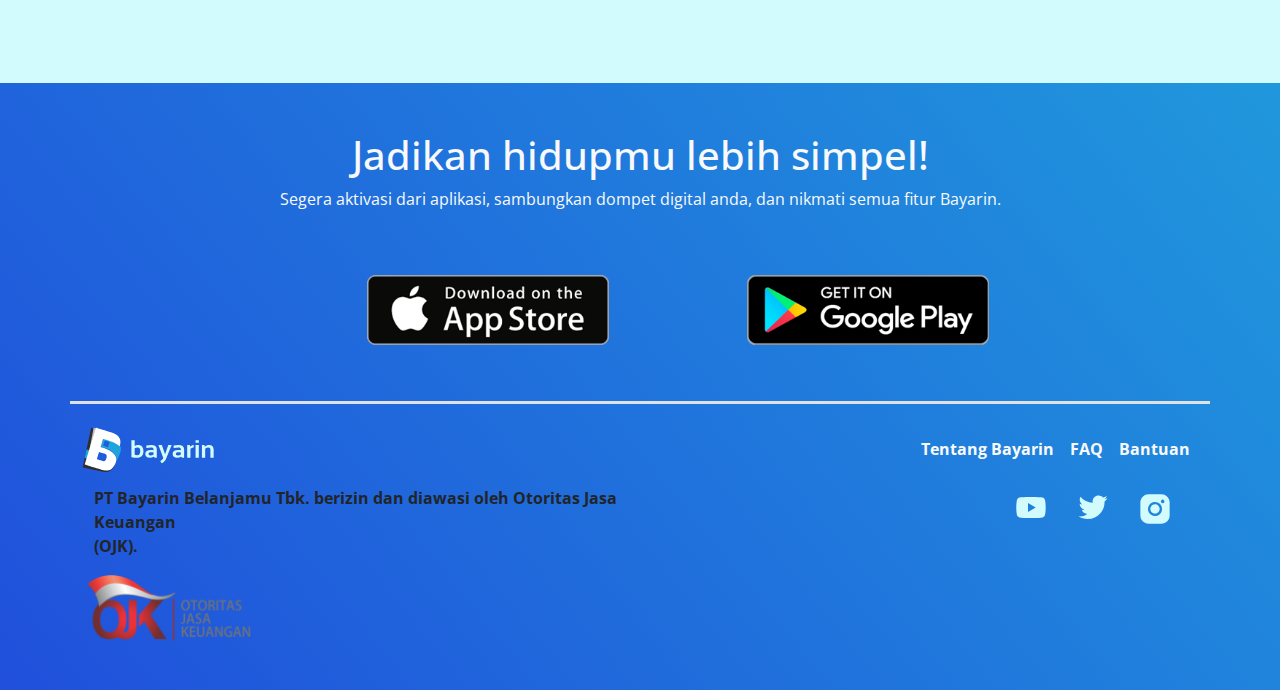
==== commit 87893a6d: "direct download & video link" ====
--- a/index.html
+++ b/index.html
@@ -69,9 +69,9 @@
               >
               <a
                 class="nav-link text-center px-3 p-0 fs-5 tombol-biru rounded-pill"
-                href="https://play.google.com/store/apps"
+                href="#footer"
                 target="_blank"
-                >Download</a
+                >Downloads</a
               >
             </div>
           </div>
@@ -128,7 +128,12 @@
           </div>
         </div>
         <div class="col-lg-5">
-          <a href="" id="laptop" class="absolut">
+          <a
+            href="https://youtu.be/2WkxNshlBE4"
+            target="_blank"
+            id="laptop"
+            class="absolut"
+          >
             <img
               id="laptop"
               src="assets/laptop.png"
@@ -453,7 +458,7 @@
 
     <!-- footer -->
     <br /><br /><br /><br /><br />
-    <footer class="bg-footer">
+    <footer class="bg-footer" id="footer">
       <div class="py-5 text-center container text-light">
         <h1>Jadikan hidupmu lebih simpel!</h1>
         <p>
